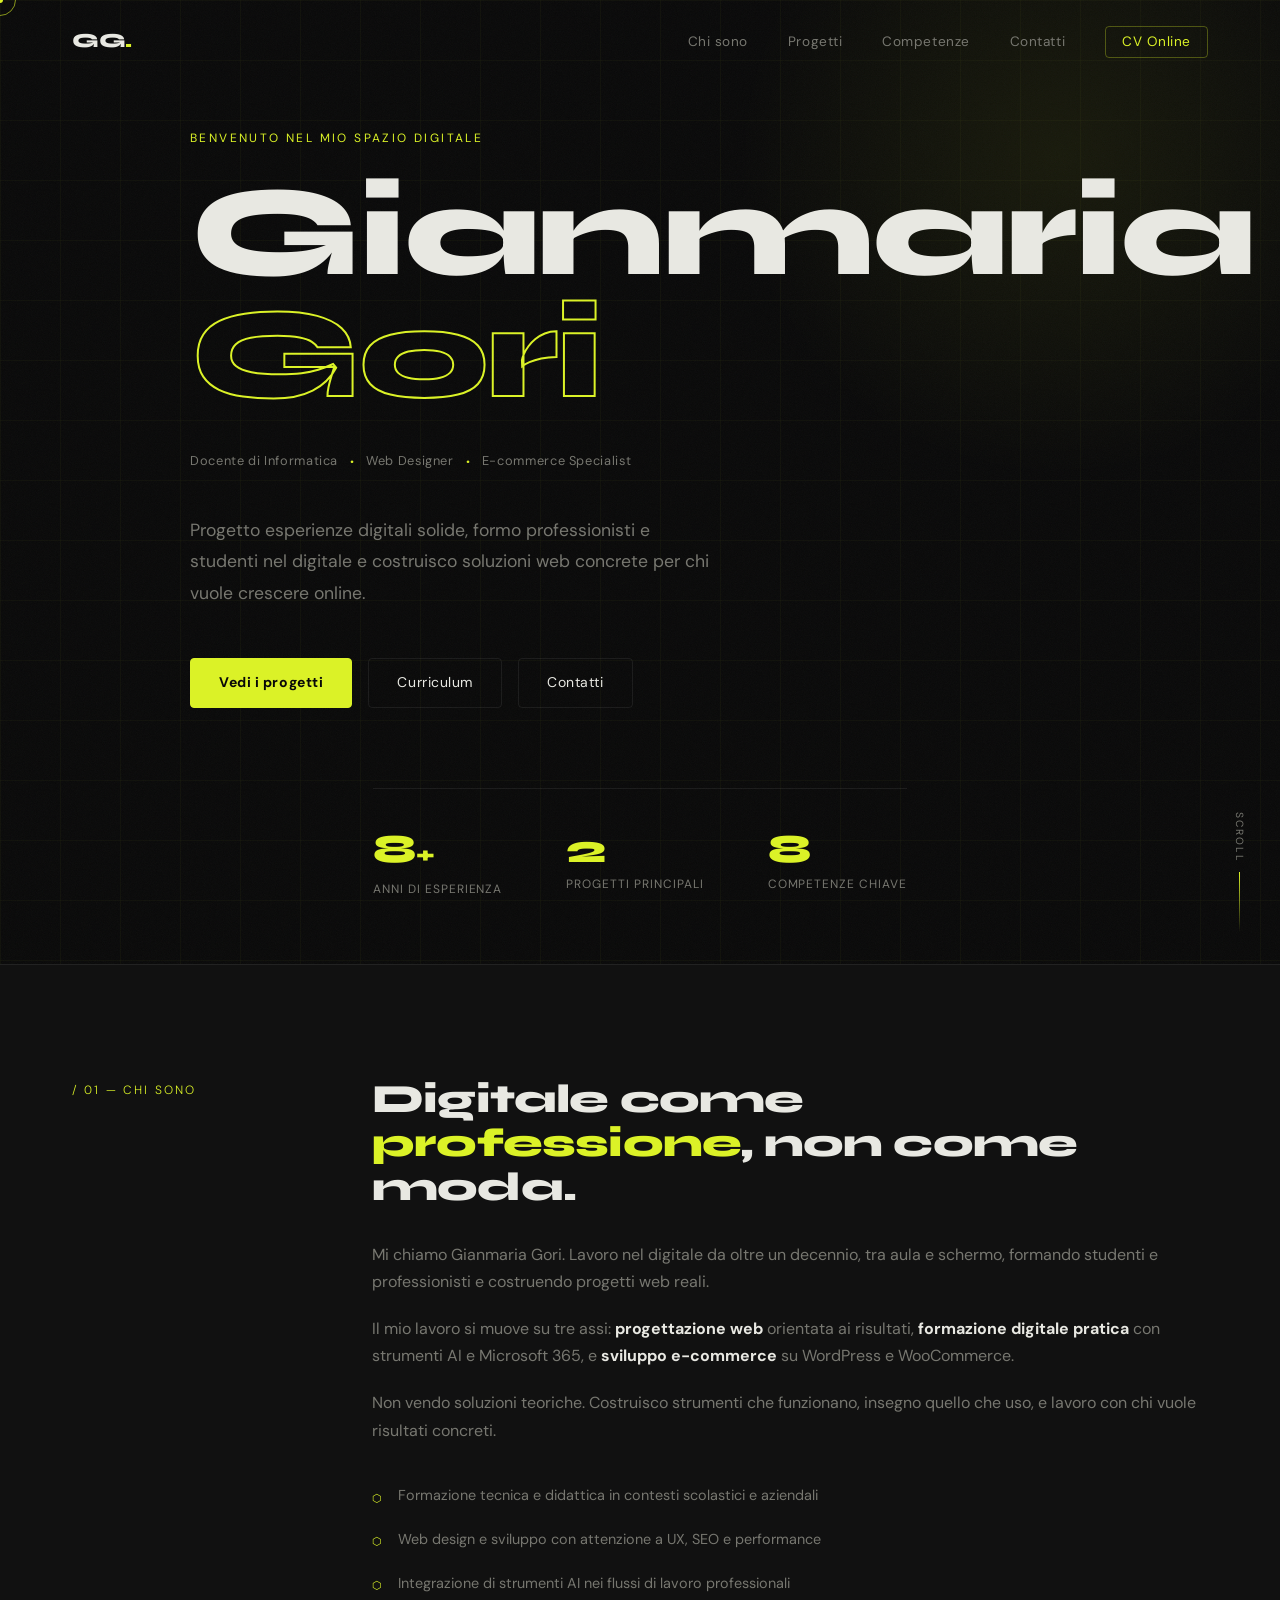
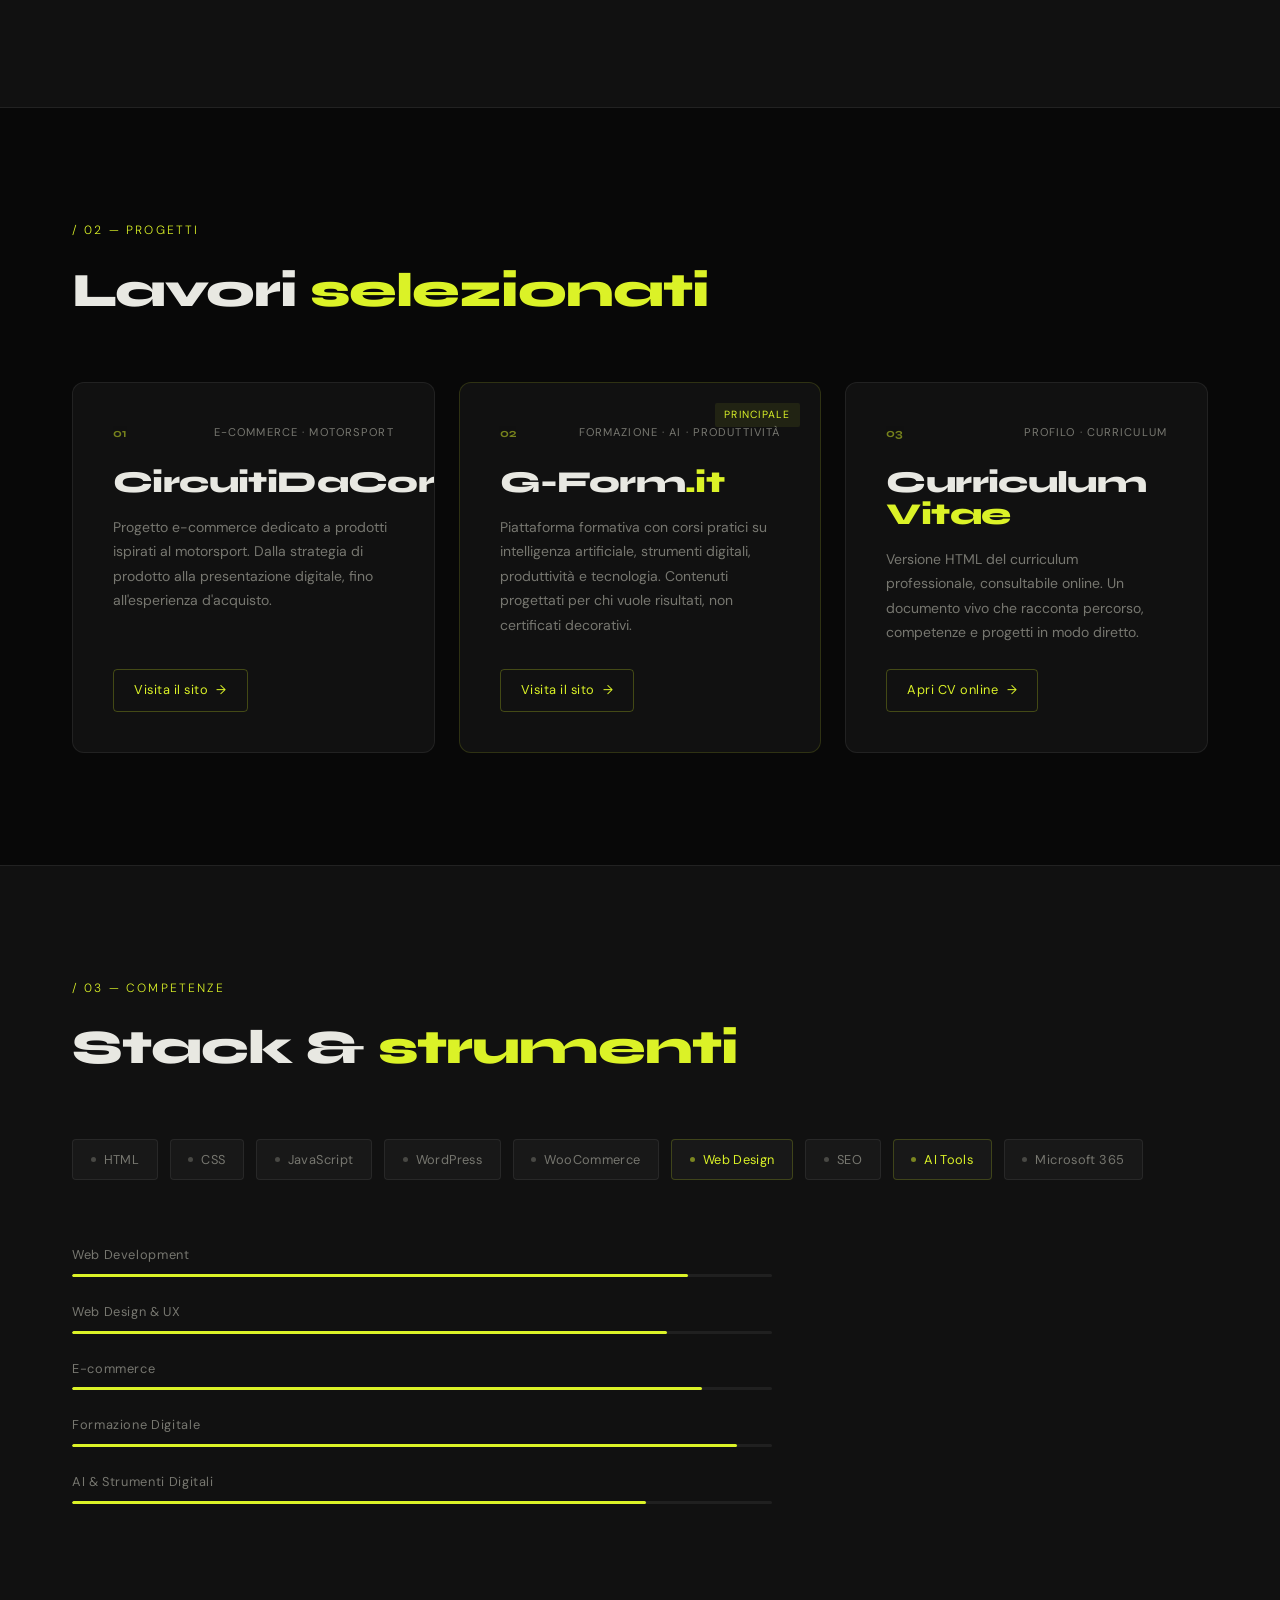
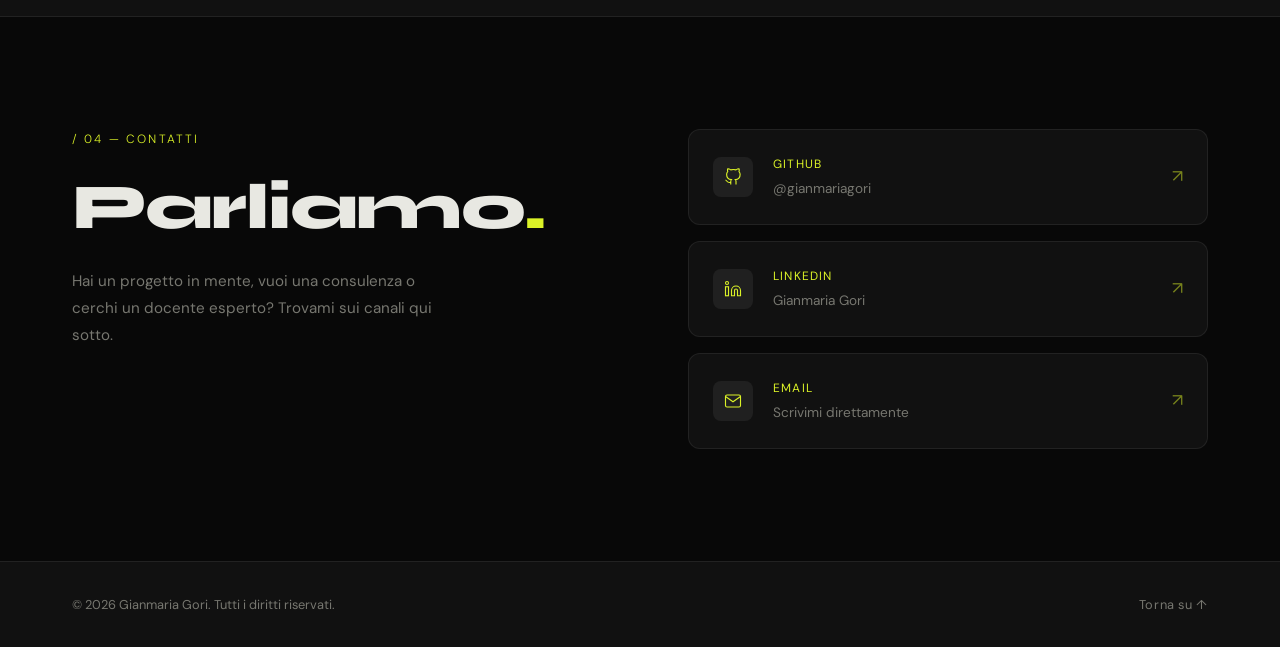
==== index.html @ b1f99f6b "Add files via upload 1 release" ====
<!DOCTYPE html>
<html lang="it">
<head>
  <meta charset="UTF-8" />
  <meta name="viewport" content="width=device-width, initial-scale=1.0" />
  <meta name="description" content="Portfolio di Gianmaria Gori — Docente di Informatica, Web Designer, E-commerce Specialist." />
  <title>Gianmaria Gori — Portfolio</title>
  <link rel="stylesheet" href="style.css" />
  <link rel="preconnect" href="https://fonts.googleapis.com" />
  <link rel="preconnect" href="https://fonts.gstatic.com" crossorigin />
  <link href="https://fonts.googleapis.com/css2?family=Syne:wght@400;700;800&family=DM+Sans:ital,opsz,wght@0,9..40,300;0,9..40,400;1,9..40,300&display=swap" rel="stylesheet" />
</head>
<body>

  <!-- ===== NAVBAR ===== -->
  <nav class="navbar" id="navbar">
    <div class="nav-inner">
      <a href="#hero" class="nav-logo">GG<span class="dot">.</span></a>
      <button class="nav-toggle" id="navToggle" aria-label="Menu">
        <span></span><span></span><span></span>
      </button>
      <ul class="nav-links" id="navLinks">
        <li><a href="#about">Chi sono</a></li>
        <li><a href="#projects">Progetti</a></li>
        <li><a href="#skills">Competenze</a></li>
        <li><a href="#contact">Contatti</a></li>
        <li><a href="https://www.goribackup.it/CV/index.html" class="nav-cv" target="_blank" rel="noopener">CV Online</a></li>
      </ul>
    </div>
  </nav>

  <main>

    <!-- ===== HERO ===== -->
    <section class="hero" id="hero">
      <div class="hero-bg-noise"></div>
      <div class="hero-grid-overlay"></div>

      <div class="hero-content">
        <p class="hero-tag" data-reveal>Benvenuto nel mio spazio digitale</p>

        <h1 class="hero-name" data-reveal>
          Gianmaria<br /><em>Gori</em>
        </h1>

        <div class="hero-roles" data-reveal>
          <span class="role-chip">Docente di Informatica</span>
          <span class="role-sep">·</span>
          <span class="role-chip">Web Designer</span>
          <span class="role-sep">·</span>
          <span class="role-chip">E-commerce Specialist</span>
        </div>

        <p class="hero-intro" data-reveal>
          Progetto esperienze digitali solide, formo professionisti e studenti nel digitale e costruisco
          soluzioni web concrete per chi vuole crescere online.
        </p>

        <div class="hero-actions" data-reveal>
          <a href="#projects" class="btn btn-primary">Vedi i progetti</a>
          <a href="https://www.goribackup.it/CV/index.html" class="btn btn-ghost" target="_blank" rel="noopener">Curriculum</a>
          <a href="#contact" class="btn btn-ghost">Contatti</a>
        </div>
      </div>

      <div class="hero-counter" data-reveal>
        <div class="counter-item">
          <span class="counter-num" data-target="10">0</span><span class="counter-unit">+</span>
          <p>Anni di esperienza</p>
        </div>
        <div class="counter-item">
          <span class="counter-num" data-target="3">0</span>
          <p>Progetti principali</p>
        </div>
        <div class="counter-item">
          <span class="counter-num" data-target="9">0</span>
          <p>Competenze chiave</p>
        </div>
      </div>

      <div class="scroll-hint">
        <span>scroll</span>
        <div class="scroll-line"></div>
      </div>
    </section>

    <!-- ===== CHI SONO ===== -->
    <section class="about section" id="about">
      <div class="container">
        <div class="about-layout">
          <div class="about-label-col">
            <p class="section-label">/ 01 — Chi sono</p>
          </div>
          <div class="about-content-col">
            <h2 class="section-title" data-reveal>
              Digitale come<br /><em>professione</em>, non come moda.
            </h2>
            <div class="about-text" data-reveal>
              <p>
                Mi chiamo Gianmaria Gori. Lavoro nel digitale da oltre un decennio, tra aula e schermo,
                formando studenti e professionisti e costruendo progetti web reali.
              </p>
              <p>
                Il mio lavoro si muove su tre assi: <strong>progettazione web</strong> orientata ai risultati,
                <strong>formazione digitale pratica</strong> con strumenti AI e Microsoft 365,
                e <strong>sviluppo e-commerce</strong> su WordPress e WooCommerce.
              </p>
              <p>
                Non vendo soluzioni teoriche. Costruisco strumenti che funzionano, insegno quello che uso,
                e lavoro con chi vuole risultati concreti.
              </p>
            </div>
            <div class="about-highlights" data-reveal>
              <div class="highlight-item">
                <span class="highlight-icon">⬡</span>
                <p>Formazione tecnica e didattica in contesti scolastici e aziendali</p>
              </div>
              <div class="highlight-item">
                <span class="highlight-icon">⬡</span>
                <p>Web design e sviluppo con attenzione a UX, SEO e performance</p>
              </div>
              <div class="highlight-item">
                <span class="highlight-icon">⬡</span>
                <p>Integrazione di strumenti AI nei flussi di lavoro professionali</p>
              </div>
            </div>
          </div>
        </div>
      </div>
    </section>

    <!-- ===== PROGETTI ===== -->
    <section class="projects section" id="projects">
      <div class="container">
        <div class="section-header" data-reveal>
          <p class="section-label">/ 02 — Progetti</p>
          <h2 class="section-title">Lavori <em>selezionati</em></h2>
        </div>

        <div class="projects-grid">

          <!-- Card 1 -->
          <article class="project-card" data-reveal data-index="01">
            <div class="card-top">
              <span class="card-number">01</span>
              <span class="card-tag">E-commerce · Motorsport</span>
            </div>
            <div class="card-body">
              <h3 class="card-title">CircuitiDaCorsa<span class="card-tld">.it</span></h3>
              <p class="card-desc">
                Progetto e-commerce dedicato a prodotti ispirati al motorsport.
                Dalla strategia di prodotto alla presentazione digitale, fino all'esperienza d'acquisto.
              </p>
            </div>
            <div class="card-footer">
              <a href="https://www.circuitidacorsa.it" class="btn btn-card" target="_blank" rel="noopener">
                Visita il sito <span class="arrow">→</span>
              </a>
            </div>
            <div class="card-accent"></div>
          </article>

          <!-- Card 2 -->
          <article class="project-card project-card--featured" data-reveal data-index="02">
            <div class="card-top">
              <span class="card-number">02</span>
              <span class="card-tag">Formazione · AI · Produttività</span>
            </div>
            <div class="card-body">
              <h3 class="card-title">G-Form<span class="card-tld">.it</span></h3>
              <p class="card-desc">
                Piattaforma formativa con corsi pratici su intelligenza artificiale, strumenti digitali,
                produttività e tecnologia. Contenuti progettati per chi vuole risultati, non certificati decorativi.
              </p>
            </div>
            <div class="card-footer">
              <a href="https://www.g-form.it" class="btn btn-card" target="_blank" rel="noopener">
                Visita il sito <span class="arrow">→</span>
              </a>
            </div>
            <div class="card-accent"></div>
          </article>

          <!-- Card 3 -->
          <article class="project-card" data-reveal data-index="03">
            <div class="card-top">
              <span class="card-number">03</span>
              <span class="card-tag">Profilo · Curriculum</span>
            </div>
            <div class="card-body">
              <h3 class="card-title">Curriculum<br /><span class="card-tld">Vitae</span></h3>
              <p class="card-desc">
                Versione HTML del curriculum professionale, consultabile online.
                Un documento vivo che racconta percorso, competenze e progetti in modo diretto.
              </p>
            </div>
            <div class="card-footer">
              <a href="https://www.goribackup.it/CV/index.html" class="btn btn-card" target="_blank" rel="noopener">
                Apri CV online <span class="arrow">→</span>
              </a>
            </div>
            <div class="card-accent"></div>
          </article>

        </div>
      </div>
    </section>

    <!-- ===== COMPETENZE ===== -->
    <section class="skills section" id="skills">
      <div class="container">
        <div class="section-header" data-reveal>
          <p class="section-label">/ 03 — Competenze</p>
          <h2 class="section-title">Stack &amp; <em>strumenti</em></h2>
        </div>

        <div class="skills-grid" data-reveal>
          <div class="skill-tag">
            <span class="skill-dot"></span>HTML
          </div>
          <div class="skill-tag">
            <span class="skill-dot"></span>CSS
          </div>
          <div class="skill-tag">
            <span class="skill-dot"></span>JavaScript
          </div>
          <div class="skill-tag">
            <span class="skill-dot"></span>WordPress
          </div>
          <div class="skill-tag">
            <span class="skill-dot"></span>WooCommerce
          </div>
          <div class="skill-tag skill-tag--accent">
            <span class="skill-dot"></span>Web Design
          </div>
          <div class="skill-tag">
            <span class="skill-dot"></span>SEO
          </div>
          <div class="skill-tag skill-tag--accent">
            <span class="skill-dot"></span>AI Tools
          </div>
          <div class="skill-tag">
            <span class="skill-dot"></span>Microsoft 365
          </div>
        </div>

        <div class="skills-bands" data-reveal>
          <div class="band">
            <span class="band-label">Web Development</span>
            <div class="band-bar"><div class="band-fill" style="--w: 88%"></div></div>
          </div>
          <div class="band">
            <span class="band-label">Web Design & UX</span>
            <div class="band-bar"><div class="band-fill" style="--w: 85%"></div></div>
          </div>
          <div class="band">
            <span class="band-label">E-commerce</span>
            <div class="band-bar"><div class="band-fill" style="--w: 90%"></div></div>
          </div>
          <div class="band">
            <span class="band-label">Formazione Digitale</span>
            <div class="band-bar"><div class="band-fill" style="--w: 95%"></div></div>
          </div>
          <div class="band">
            <span class="band-label">AI & Strumenti Digitali</span>
            <div class="band-bar"><div class="band-fill" style="--w: 82%"></div></div>
          </div>
        </div>
      </div>
    </section>

    <!-- ===== CONTATTI ===== -->
    <section class="contact section" id="contact">
      <div class="container">
        <div class="contact-inner">
          <div class="contact-text" data-reveal>
            <p class="section-label">/ 04 — Contatti</p>
            <h2 class="section-title">Parliamo<em>.</em></h2>
            <p class="contact-sub">
              Hai un progetto in mente, vuoi una consulenza o cerchi un docente esperto?
              Trovami sui canali qui sotto.
            </p>
          </div>

          <div class="contact-links" data-reveal>
            <a href="https://github.com/" class="contact-card" target="_blank" rel="noopener" aria-label="GitHub">
              <div class="contact-icon">
                <svg viewBox="0 0 24 24" fill="none" stroke="currentColor" stroke-width="1.5"><path d="M9 19c-5 1.5-5-2.5-7-3m14 6v-3.87a3.37 3.37 0 0 0-.94-2.61c3.14-.35 6.44-1.54 6.44-7A5.44 5.44 0 0 0 20 4.77 5.07 5.07 0 0 0 19.91 1S18.73.65 16 2.48a13.38 13.38 0 0 0-7 0C6.27.65 5.09 1 5.09 1A5.07 5.07 0 0 0 5 4.77a5.44 5.44 0 0 0-1.5 3.78c0 5.42 3.3 6.61 6.44 7A3.37 3.37 0 0 0 9 18.13V22"/></svg>
              </div>
              <div class="contact-info">
                <p class="contact-platform">GitHub</p>
                <p class="contact-handle">@gianmariagori</p>
              </div>
              <span class="contact-arrow">↗</span>
            </a>

            <a href="https://linkedin.com/in/" class="contact-card" target="_blank" rel="noopener" aria-label="LinkedIn">
              <div class="contact-icon">
                <svg viewBox="0 0 24 24" fill="none" stroke="currentColor" stroke-width="1.5"><path d="M16 8a6 6 0 0 1 6 6v7h-4v-7a2 2 0 0 0-2-2 2 2 0 0 0-2 2v7h-4v-7a6 6 0 0 1 6-6z"/><rect x="2" y="9" width="4" height="12"/><circle cx="4" cy="4" r="2"/></svg>
              </div>
              <div class="contact-info">
                <p class="contact-platform">LinkedIn</p>
                <p class="contact-handle">Gianmaria Gori</p>
              </div>
              <span class="contact-arrow">↗</span>
            </a>

            <a href="mailto:info@esempio.it" class="contact-card" target="_blank" rel="noopener" aria-label="Email">
              <div class="contact-icon">
                <svg viewBox="0 0 24 24" fill="none" stroke="currentColor" stroke-width="1.5"><path d="M4 4h16c1.1 0 2 .9 2 2v12c0 1.1-.9 2-2 2H4c-1.1 0-2-.9-2-2V6c0-1.1.9-2 2-2z"/><polyline points="22,6 12,13 2,6"/></svg>
              </div>
              <div class="contact-info">
                <p class="contact-platform">Email</p>
                <p class="contact-handle">Scrivimi direttamente</p>
              </div>
              <span class="contact-arrow">↗</span>
            </a>
          </div>
        </div>
      </div>
    </section>

  </main>

  <!-- ===== FOOTER ===== -->
  <footer class="footer">
    <div class="container">
      <div class="footer-inner">
        <p class="footer-copy">© <span id="year"></span> Gianmaria Gori. Tutti i diritti riservati.</p>
        <a href="#hero" class="footer-top">Torna su ↑</a>
      </div>
    </div>
  </footer>

  <script src="script.js"></script>
</body>
</html>
---- style.css ----
/* ===========================================
   GIANMARIA GORI — PORTFOLIO
   style.css
   =========================================== */

/* ---- RESET & BASE ---- */
*, *::before, *::after { box-sizing: border-box; margin: 0; padding: 0; }

:root {
  --lime:      #DBF227;
  --lime-dim:  #b8cc1e;
  --black:     #080808;
  --surface:   #111111;
  --surface-2: #181818;
  --surface-3: #202020;
  --border:    rgba(255,255,255,.07);
  --text:      #e8e8e2;
  --muted:     #777770;
  --font-head: 'Syne', sans-serif;
  --font-body: 'DM Sans', sans-serif;
  --radius:    12px;
  --transition: .3s cubic-bezier(.4,0,.2,1);
}

html { scroll-behavior: smooth; }

body {
  background: var(--black);
  color: var(--text);
  font-family: var(--font-body);
  font-size: 16px;
  line-height: 1.7;
  overflow-x: hidden;
  cursor: none; /* custom cursor enabled via JS */
}

/* ---- CUSTOM CURSOR ---- */
.cursor-dot {
  width: 6px; height: 6px;
  background: var(--lime);
  border-radius: 50%;
  position: fixed;
  top: 0; left: 0;
  pointer-events: none;
  z-index: 9999;
  transform: translate(-50%, -50%);
  transition: transform .1s;
}
.cursor-ring {
  width: 32px; height: 32px;
  border: 1px solid var(--lime);
  border-radius: 50%;
  position: fixed;
  top: 0; left: 0;
  pointer-events: none;
  z-index: 9998;
  transform: translate(-50%, -50%);
  transition: transform .18s ease, width .25s, height .25s, border-color .25s;
  opacity: .6;
}
.cursor-ring.hovered {
  width: 48px; height: 48px;
  opacity: 1;
  border-color: var(--lime);
}

a, button { cursor: none; }

/* ---- TYPOGRAPHY ---- */
h1,h2,h3,h4 {
  font-family: var(--font-head);
  line-height: 1.1;
  letter-spacing: -.02em;
}
em { font-style: normal; color: var(--lime); }
strong { font-weight: 700; color: var(--text); }

/* ---- LAYOUT ---- */
.container {
  max-width: 1200px;
  margin: 0 auto;
  padding: 0 2rem;
}
.section {
  padding: 7rem 0;
}
.section-label {
  font-family: var(--font-body);
  font-size: .75rem;
  font-weight: 300;
  letter-spacing: .18em;
  text-transform: uppercase;
  color: var(--lime);
  margin-bottom: 1.5rem;
}
.section-header { margin-bottom: 4rem; }
.section-title {
  font-size: clamp(2rem, 4vw, 3rem);
  font-weight: 800;
  color: var(--text);
}

/* ---- BUTTONS ---- */
.btn {
  display: inline-flex;
  align-items: center;
  gap: .5rem;
  padding: .75rem 1.75rem;
  border-radius: 4px;
  font-family: var(--font-body);
  font-size: .875rem;
  font-weight: 400;
  letter-spacing: .04em;
  text-decoration: none;
  transition: var(--transition);
  border: 1px solid transparent;
}
.btn-primary {
  background: var(--lime);
  color: var(--black);
  font-weight: 700;
  border-color: var(--lime);
}
.btn-primary:hover {
  background: transparent;
  color: var(--lime);
}
.btn-ghost {
  background: transparent;
  color: var(--text);
  border-color: var(--border);
}
.btn-ghost:hover {
  border-color: var(--lime);
  color: var(--lime);
}
.btn-card {
  background: transparent;
  color: var(--lime);
  border-color: rgba(219,242,39,.25);
  font-size: .8rem;
  padding: .6rem 1.25rem;
}
.btn-card:hover {
  background: var(--lime);
  color: var(--black);
  border-color: var(--lime);
}
.btn-card .arrow {
  transition: transform var(--transition);
}
.btn-card:hover .arrow { transform: translateX(4px); }

/* ---- NAVBAR ---- */
.navbar {
  position: fixed;
  top: 0; left: 0; right: 0;
  z-index: 100;
  padding: 1.5rem 0;
  transition: background var(--transition), padding var(--transition);
}
.navbar.scrolled {
  background: rgba(8,8,8,.92);
  backdrop-filter: blur(12px);
  -webkit-backdrop-filter: blur(12px);
  padding: 1rem 0;
  border-bottom: 1px solid var(--border);
}
.nav-inner {
  max-width: 1200px;
  margin: 0 auto;
  padding: 0 2rem;
  display: flex;
  align-items: center;
  justify-content: space-between;
}
.nav-logo {
  font-family: var(--font-head);
  font-weight: 800;
  font-size: 1.25rem;
  color: var(--text);
  text-decoration: none;
  letter-spacing: -.02em;
}
.nav-logo .dot { color: var(--lime); }
.nav-links {
  display: flex;
  align-items: center;
  gap: 2.5rem;
  list-style: none;
}
.nav-links a {
  font-size: .85rem;
  color: var(--muted);
  text-decoration: none;
  letter-spacing: .04em;
  transition: color var(--transition);
}
.nav-links a:hover { color: var(--text); }
.nav-cv {
  padding: .4rem 1rem;
  border: 1px solid var(--border);
  border-radius: 4px;
  color: var(--lime) !important;
  border-color: rgba(219,242,39,.3) !important;
  transition: background var(--transition), color var(--transition) !important;
}
.nav-cv:hover {
  background: var(--lime) !important;
  color: var(--black) !important;
}
.nav-toggle {
  display: none;
  flex-direction: column;
  gap: 5px;
  background: none;
  border: none;
  padding: .25rem;
}
.nav-toggle span {
  display: block;
  width: 24px; height: 1.5px;
  background: var(--text);
  transition: var(--transition);
}

/* ---- HERO ---- */
.hero {
  min-height: 100svh;
  display: flex;
  flex-direction: column;
  justify-content: center;
  position: relative;
  padding: 8rem 2rem 4rem;
  overflow: hidden;
}
/* grain texture */
.hero-bg-noise {
  position: absolute;
  inset: 0;
  background-image: url("data:image/svg+xml,%3Csvg viewBox='0 0 256 256' xmlns='http://www.w3.org/2000/svg'%3E%3Cfilter id='noise'%3E%3CfeTurbulence type='fractalNoise' baseFrequency='0.9' numOctaves='4' stitchTiles='stitch'/%3E%3C/filter%3E%3Crect width='100%25' height='100%25' filter='url(%23noise)' opacity='0.04'/%3E%3C/svg%3E");
  background-size: 200px 200px;
  pointer-events: none;
  z-index: 0;
}
/* subtle grid */
.hero-grid-overlay {
  position: absolute;
  inset: 0;
  background-image:
    linear-gradient(rgba(219,242,39,.03) 1px, transparent 1px),
    linear-gradient(90deg, rgba(219,242,39,.03) 1px, transparent 1px);
  background-size: 60px 60px;
  pointer-events: none;
  z-index: 0;
}
/* lime radial glow */
.hero::before {
  content: '';
  position: absolute;
  top: -20%;
  right: -10%;
  width: 700px; height: 700px;
  background: radial-gradient(circle, rgba(219,242,39,.07) 0%, transparent 65%);
  pointer-events: none;
  z-index: 0;
}

.hero-content {
  position: relative;
  z-index: 1;
  max-width: 900px;
  margin: 0 auto;
  width: 100%;
}
.hero-tag {
  font-size: .75rem;
  letter-spacing: .2em;
  text-transform: uppercase;
  color: var(--lime);
  margin-bottom: 1.5rem;
  opacity: 0;
  transform: translateY(20px);
  transition: opacity .6s ease, transform .6s ease;
}
.hero-name {
  font-size: clamp(3.5rem, 10vw, 8rem);
  font-weight: 800;
  line-height: .95;
  color: var(--text);
  margin-bottom: 2rem;
  opacity: 0;
  transform: translateY(30px);
  transition: opacity .7s .1s ease, transform .7s .1s ease;
}
.hero-name em {
  display: block;
  -webkit-text-fill-color: transparent;
  -webkit-text-stroke: 2px var(--lime);
  color: transparent;
}
.hero-roles {
  display: flex;
  flex-wrap: wrap;
  align-items: center;
  gap: .75rem;
  margin-bottom: 2.5rem;
  opacity: 0;
  transform: translateY(20px);
  transition: opacity .6s .2s ease, transform .6s .2s ease;
}
.role-chip {
  font-size: .8rem;
  color: var(--muted);
  letter-spacing: .05em;
}
.role-sep {
  color: var(--lime);
  font-weight: 700;
}
.hero-intro {
  font-size: 1.1rem;
  color: var(--muted);
  max-width: 520px;
  line-height: 1.8;
  margin-bottom: 3rem;
  opacity: 0;
  transform: translateY(20px);
  transition: opacity .6s .3s ease, transform .6s .3s ease;
}
.hero-actions {
  display: flex;
  flex-wrap: wrap;
  gap: 1rem;
  opacity: 0;
  transform: translateY(20px);
  transition: opacity .6s .4s ease, transform .6s .4s ease;
}

/* counters */
.hero-counter {
  position: relative;
  z-index: 1;
  display: flex;
  gap: 4rem;
  max-width: 900px;
  margin: 5rem auto 0;
  padding-top: 2.5rem;
  border-top: 1px solid var(--border);
  opacity: 0;
  transform: translateY(20px);
  transition: opacity .6s .55s ease, transform .6s .55s ease;
}
.counter-item p {
  font-size: .75rem;
  color: var(--muted);
  letter-spacing: .08em;
  text-transform: uppercase;
  margin-top: .25rem;
}
.counter-num {
  font-family: var(--font-head);
  font-size: 2.5rem;
  font-weight: 800;
  color: var(--lime);
  line-height: 1;
}
.counter-unit {
  font-family: var(--font-head);
  font-size: 1.5rem;
  font-weight: 800;
  color: var(--lime);
}

/* reveal animation trigger */
[data-reveal].revealed {
  opacity: 1 !important;
  transform: none !important;
}

/* scroll hint */
.scroll-hint {
  position: absolute;
  bottom: 2rem;
  right: 2rem;
  display: flex;
  flex-direction: column;
  align-items: center;
  gap: .5rem;
  z-index: 1;
}
.scroll-hint span {
  font-size: .65rem;
  letter-spacing: .2em;
  text-transform: uppercase;
  color: var(--muted);
  writing-mode: vertical-rl;
}
.scroll-line {
  width: 1px;
  height: 60px;
  background: linear-gradient(var(--lime), transparent);
  animation: scrollLine 2s ease-in-out infinite;
}
@keyframes scrollLine {
  0%   { transform: scaleY(0); transform-origin: top; }
  50%  { transform: scaleY(1); transform-origin: top; }
  51%  { transform: scaleY(1); transform-origin: bottom; }
  100% { transform: scaleY(0); transform-origin: bottom; }
}

/* ---- ABOUT ---- */
.about {
  background: var(--surface);
  border-top: 1px solid var(--border);
  border-bottom: 1px solid var(--border);
}
.about-layout {
  display: grid;
  grid-template-columns: 220px 1fr;
  gap: 5rem;
  align-items: start;
}
.about-label-col {
  padding-top: .2rem;
}
.about-content-col .section-title {
  font-size: clamp(1.8rem, 3.5vw, 2.5rem);
  margin-bottom: 2rem;
  opacity: 0;
  transform: translateY(30px);
  transition: opacity .6s ease, transform .6s ease;
}
.about-text {
  opacity: 0;
  transform: translateY(20px);
  transition: opacity .6s .1s ease, transform .6s .1s ease;
}
.about-text p {
  color: var(--muted);
  margin-bottom: 1.25rem;
  font-size: 1rem;
}
.about-text p strong { color: var(--text); }
.about-highlights {
  margin-top: 2.5rem;
  display: flex;
  flex-direction: column;
  gap: 1.25rem;
  opacity: 0;
  transform: translateY(20px);
  transition: opacity .6s .2s ease, transform .6s .2s ease;
}
.highlight-item {
  display: flex;
  align-items: flex-start;
  gap: 1rem;
}
.highlight-icon {
  color: var(--lime);
  font-size: .7rem;
  margin-top: .3rem;
  flex-shrink: 0;
}
.highlight-item p {
  color: var(--muted);
  font-size: .9rem;
  line-height: 1.6;
}

/* ---- PROJECTS ---- */
.projects { background: var(--black); }
.projects-grid {
  display: grid;
  grid-template-columns: repeat(3, 1fr);
  gap: 1.5rem;
}
.project-card {
  background: var(--surface);
  border: 1px solid var(--border);
  border-radius: var(--radius);
  padding: 2.5rem;
  display: flex;
  flex-direction: column;
  gap: 1.5rem;
  position: relative;
  overflow: hidden;
  transition: border-color var(--transition), transform var(--transition);
  opacity: 0;
  transform: translateY(40px);
}
.project-card.revealed {
  opacity: 1 !important;
  transform: none !important;
}
.project-card:nth-child(1) { transition-delay: 0s; }
.project-card:nth-child(2) { transition-delay: .1s; }
.project-card:nth-child(3) { transition-delay: .2s; }

.project-card:hover {
  border-color: rgba(219,242,39,.3);
  transform: translateY(-4px) !important;
}
.project-card--featured {
  border-color: rgba(219,242,39,.15);
}
.project-card--featured::before {
  content: 'Principale';
  position: absolute;
  top: 1.25rem;
  right: 1.25rem;
  font-size: .65rem;
  letter-spacing: .12em;
  text-transform: uppercase;
  color: var(--lime);
  background: rgba(219,242,39,.08);
  padding: .2rem .6rem;
  border-radius: 2px;
}
.card-top {
  display: flex;
  align-items: center;
  justify-content: space-between;
  gap: 1rem;
}
.card-number {
  font-family: var(--font-head);
  font-size: .75rem;
  font-weight: 700;
  color: var(--lime);
  opacity: .5;
}
.card-tag {
  font-size: .7rem;
  letter-spacing: .1em;
  text-transform: uppercase;
  color: var(--muted);
}
.card-body { flex: 1; }
.card-title {
  font-size: clamp(1.4rem, 2.5vw, 1.9rem);
  font-weight: 800;
  color: var(--text);
  margin-bottom: 1rem;
  line-height: 1.05;
}
.card-tld {
  color: var(--lime);
  font-weight: 800;
}
.card-desc {
  font-size: .875rem;
  color: var(--muted);
  line-height: 1.75;
}
.card-footer { margin-top: auto; }
/* lime glow on hover */
.card-accent {
  position: absolute;
  bottom: -60px; right: -60px;
  width: 180px; height: 180px;
  background: radial-gradient(circle, rgba(219,242,39,.06) 0%, transparent 70%);
  transition: opacity var(--transition);
  opacity: 0;
  pointer-events: none;
}
.project-card:hover .card-accent { opacity: 1; }

/* ---- SKILLS ---- */
.skills {
  background: var(--surface);
  border-top: 1px solid var(--border);
  border-bottom: 1px solid var(--border);
}
.skills-grid {
  display: flex;
  flex-wrap: wrap;
  gap: .75rem;
  margin-bottom: 4rem;
  opacity: 0;
  transform: translateY(20px);
  transition: opacity .6s ease, transform .6s ease;
}
.skill-tag {
  display: flex;
  align-items: center;
  gap: .5rem;
  padding: .55rem 1.1rem;
  border: 1px solid var(--border);
  border-radius: 4px;
  font-size: .8rem;
  color: var(--muted);
  background: var(--surface-2);
  letter-spacing: .03em;
  transition: border-color var(--transition), color var(--transition), background var(--transition);
}
.skill-tag:hover {
  border-color: rgba(219,242,39,.3);
  color: var(--text);
  background: var(--surface-3);
}
.skill-tag--accent {
  border-color: rgba(219,242,39,.2);
  color: var(--lime);
}
.skill-tag--accent:hover {
  background: rgba(219,242,39,.08);
}
.skill-dot {
  width: 5px; height: 5px;
  background: currentColor;
  border-radius: 50%;
  opacity: .5;
}

.skills-bands {
  display: flex;
  flex-direction: column;
  gap: 1.5rem;
  max-width: 700px;
  opacity: 0;
  transform: translateY(20px);
  transition: opacity .6s .1s ease, transform .6s .1s ease;
}
.band {}
.band-label {
  display: block;
  font-size: .8rem;
  color: var(--muted);
  letter-spacing: .05em;
  margin-bottom: .5rem;
}
.band-bar {
  height: 3px;
  background: var(--surface-3);
  border-radius: 2px;
  overflow: hidden;
}
.band-fill {
  height: 100%;
  width: 0%;
  background: var(--lime);
  border-radius: 2px;
  transition: width 1.2s cubic-bezier(.4,0,.2,1);
}
.band-fill.animated { width: var(--w); }

/* ---- CONTACT ---- */
.contact { background: var(--black); }
.contact-inner {
  display: grid;
  grid-template-columns: 1fr 1fr;
  gap: 6rem;
  align-items: start;
}
.contact-text .section-title {
  font-size: clamp(2.5rem, 6vw, 4rem);
  margin-bottom: 1.5rem;
}
.contact-sub {
  color: var(--muted);
  font-size: .95rem;
  line-height: 1.8;
  max-width: 380px;
}
.contact-links {
  display: flex;
  flex-direction: column;
  gap: 1rem;
  opacity: 0;
  transform: translateY(30px);
  transition: opacity .6s .1s ease, transform .6s .1s ease;
}
.contact-card {
  display: flex;
  align-items: center;
  gap: 1.25rem;
  padding: 1.5rem;
  background: var(--surface);
  border: 1px solid var(--border);
  border-radius: var(--radius);
  text-decoration: none;
  transition: border-color var(--transition), transform var(--transition);
}
.contact-card:hover {
  border-color: rgba(219,242,39,.3);
  transform: translateX(4px);
}
.contact-icon {
  width: 40px; height: 40px;
  display: flex;
  align-items: center;
  justify-content: center;
  background: var(--surface-3);
  border-radius: 8px;
  flex-shrink: 0;
}
.contact-icon svg {
  width: 18px; height: 18px;
  color: var(--lime);
}
.contact-platform {
  font-size: .75rem;
  letter-spacing: .1em;
  text-transform: uppercase;
  color: var(--lime);
  margin-bottom: .15rem;
}
.contact-handle {
  font-size: .85rem;
  color: var(--muted);
}
.contact-arrow {
  margin-left: auto;
  color: var(--lime);
  font-size: 1.1rem;
  opacity: .5;
  transition: opacity var(--transition), transform var(--transition);
}
.contact-card:hover .contact-arrow {
  opacity: 1;
  transform: translate(2px, -2px);
}

/* ---- FOOTER ---- */
.footer {
  background: var(--surface);
  border-top: 1px solid var(--border);
  padding: 2rem 0;
}
.footer-inner {
  display: flex;
  align-items: center;
  justify-content: space-between;
}
.footer-copy {
  font-size: .8rem;
  color: var(--muted);
}
.footer-top {
  font-size: .8rem;
  color: var(--muted);
  text-decoration: none;
  letter-spacing: .05em;
  transition: color var(--transition);
}
.footer-top:hover { color: var(--lime); }

/* ---- RESPONSIVE ---- */
@media (max-width: 1024px) {
  .projects-grid { grid-template-columns: 1fr 1fr; }
  .about-layout { grid-template-columns: 1fr; gap: 2rem; }
  .contact-inner { grid-template-columns: 1fr; gap: 3rem; }
}
@media (max-width: 768px) {
  .nav-links {
    display: none;
    position: fixed;
    inset: 0;
    background: rgba(8,8,8,.98);
    flex-direction: column;
    align-items: center;
    justify-content: center;
    gap: 2rem;
    z-index: 99;
  }
  .nav-links.open { display: flex; }
  .nav-links a { font-size: 1.25rem; }
  .nav-toggle { display: flex; z-index: 101; }

  .projects-grid { grid-template-columns: 1fr; }

  .hero-counter {
    gap: 2rem;
    flex-wrap: wrap;
  }

  .hero-name { font-size: clamp(3rem, 14vw, 5rem); }

  body { cursor: auto; }
  .cursor-dot, .cursor-ring { display: none; }
  a, button { cursor: pointer; }
}
@media (max-width: 480px) {
  .hero { padding: 7rem 1.25rem 3rem; }
  .container { padding: 0 1.25rem; }
  .section { padding: 5rem 0; }
  .hero-actions { flex-direction: column; }
  .hero-actions .btn { text-align: center; justify-content: center; }
}
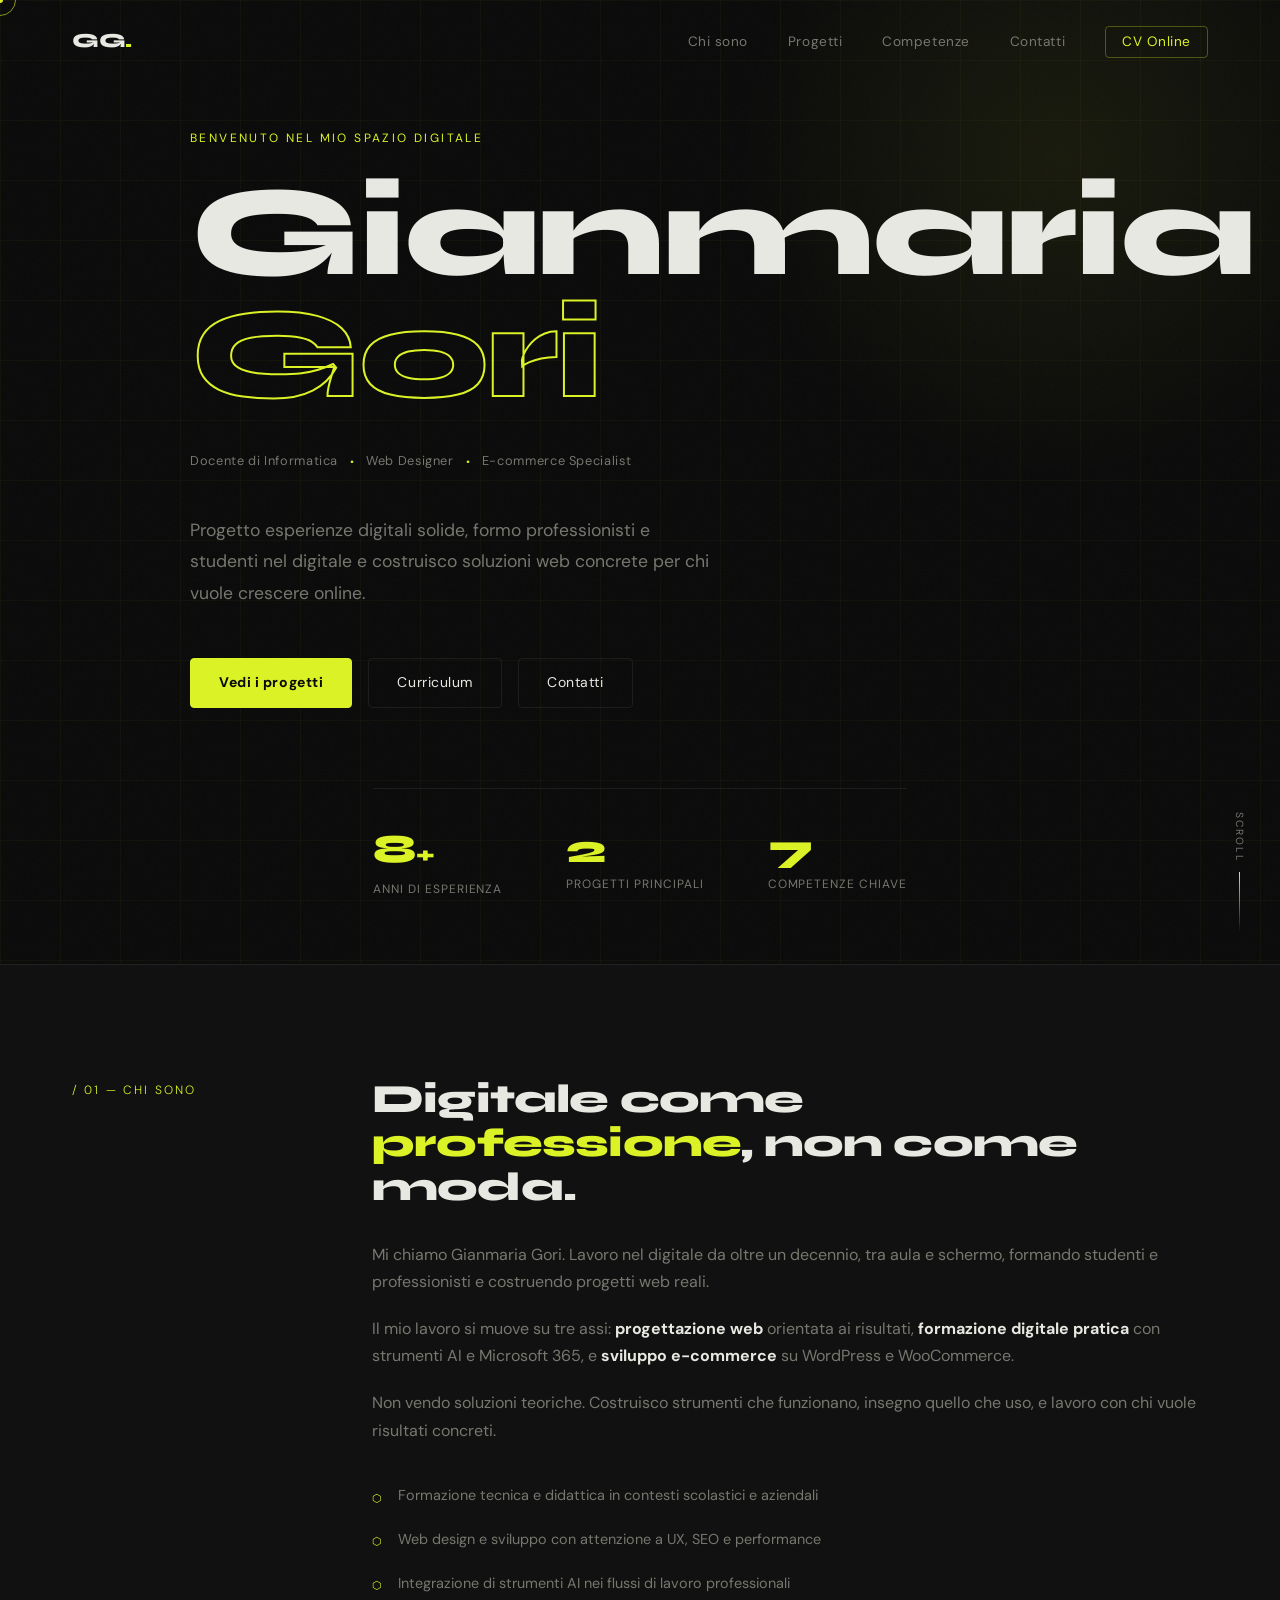
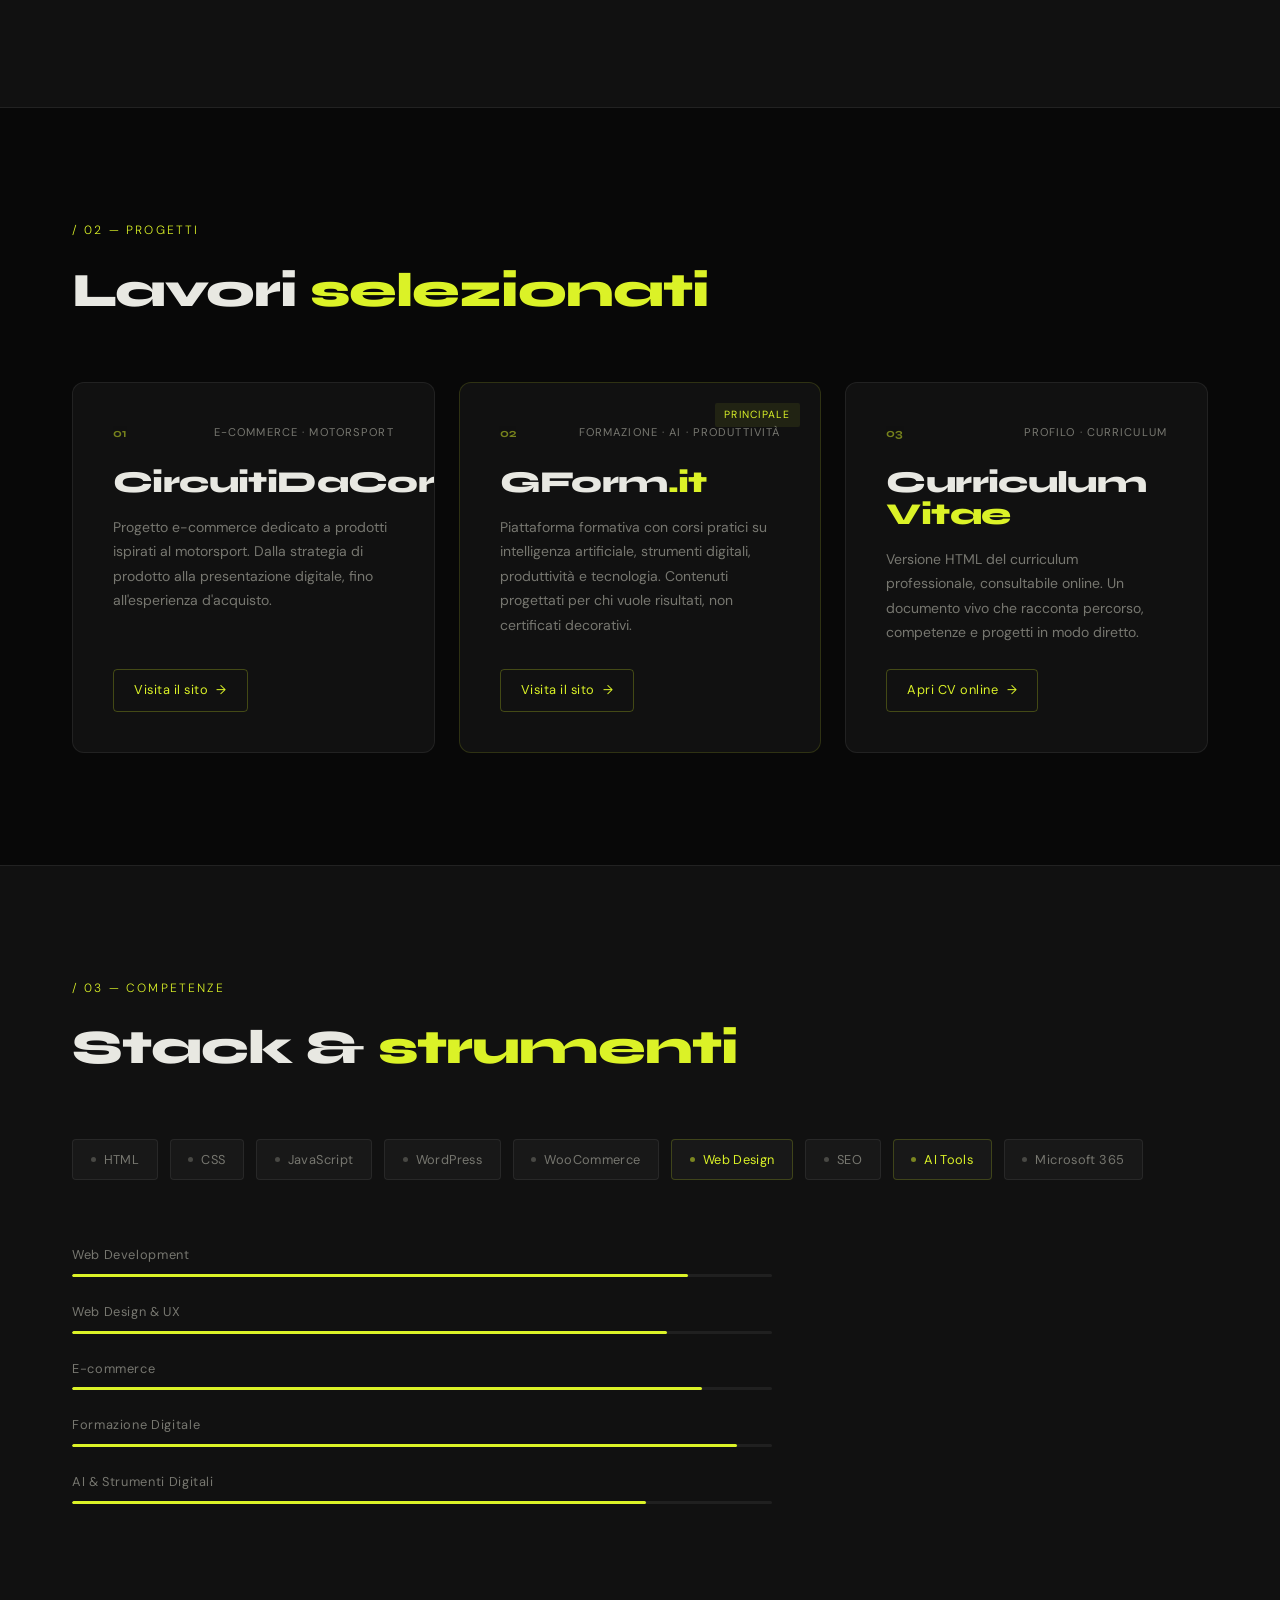
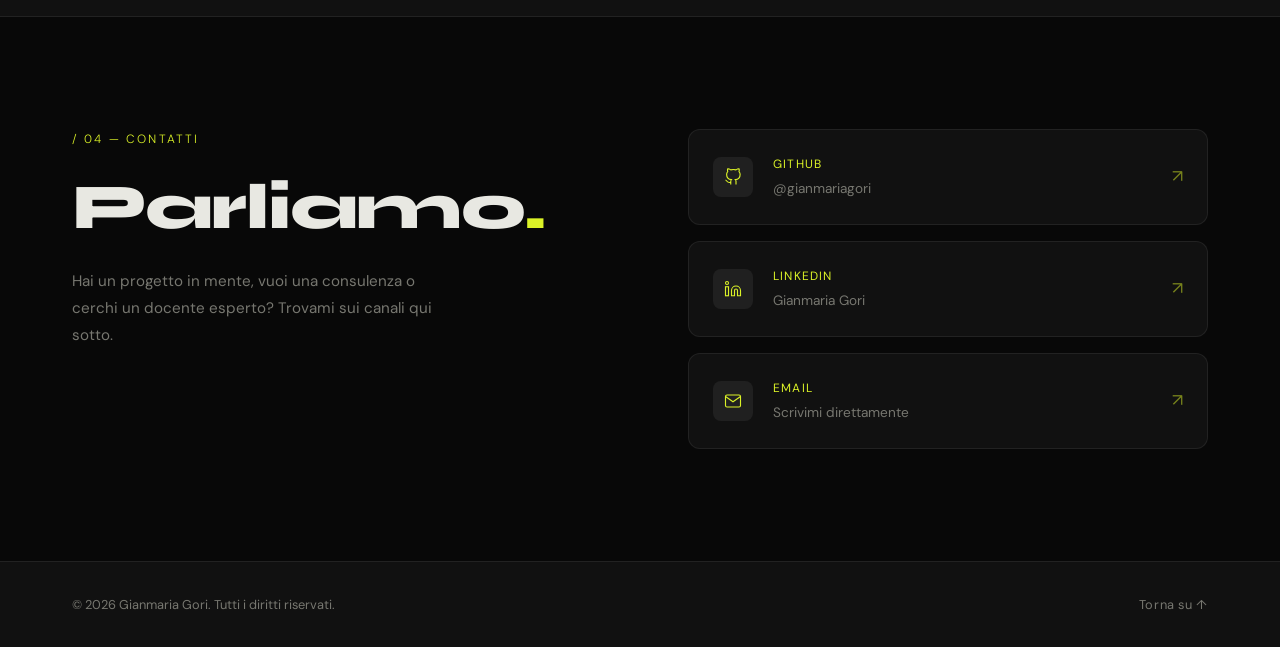
==== commit 541c858a: "Add files via upload" ====
--- a/index.html
+++ b/index.html
@@ -167,14 +167,14 @@
               <span class="card-tag">Formazione · AI · Produttività</span>
             </div>
             <div class="card-body">
-              <h3 class="card-title">G-Form<span class="card-tld">.it</span></h3>
+              <h3 class="card-title">GForm<span class="card-tld">.it</span></h3>
               <p class="card-desc">
                 Piattaforma formativa con corsi pratici su intelligenza artificiale, strumenti digitali,
                 produttività e tecnologia. Contenuti progettati per chi vuole risultati, non certificati decorativi.
               </p>
             </div>
             <div class="card-footer">
-              <a href="https://www.g-form.it" class="btn btn-card" target="_blank" rel="noopener">
+              <a href="https://gform.it/" class="btn btn-card" target="_blank" rel="noopener">
                 Visita il sito <span class="arrow">→</span>
               </a>
             </div>
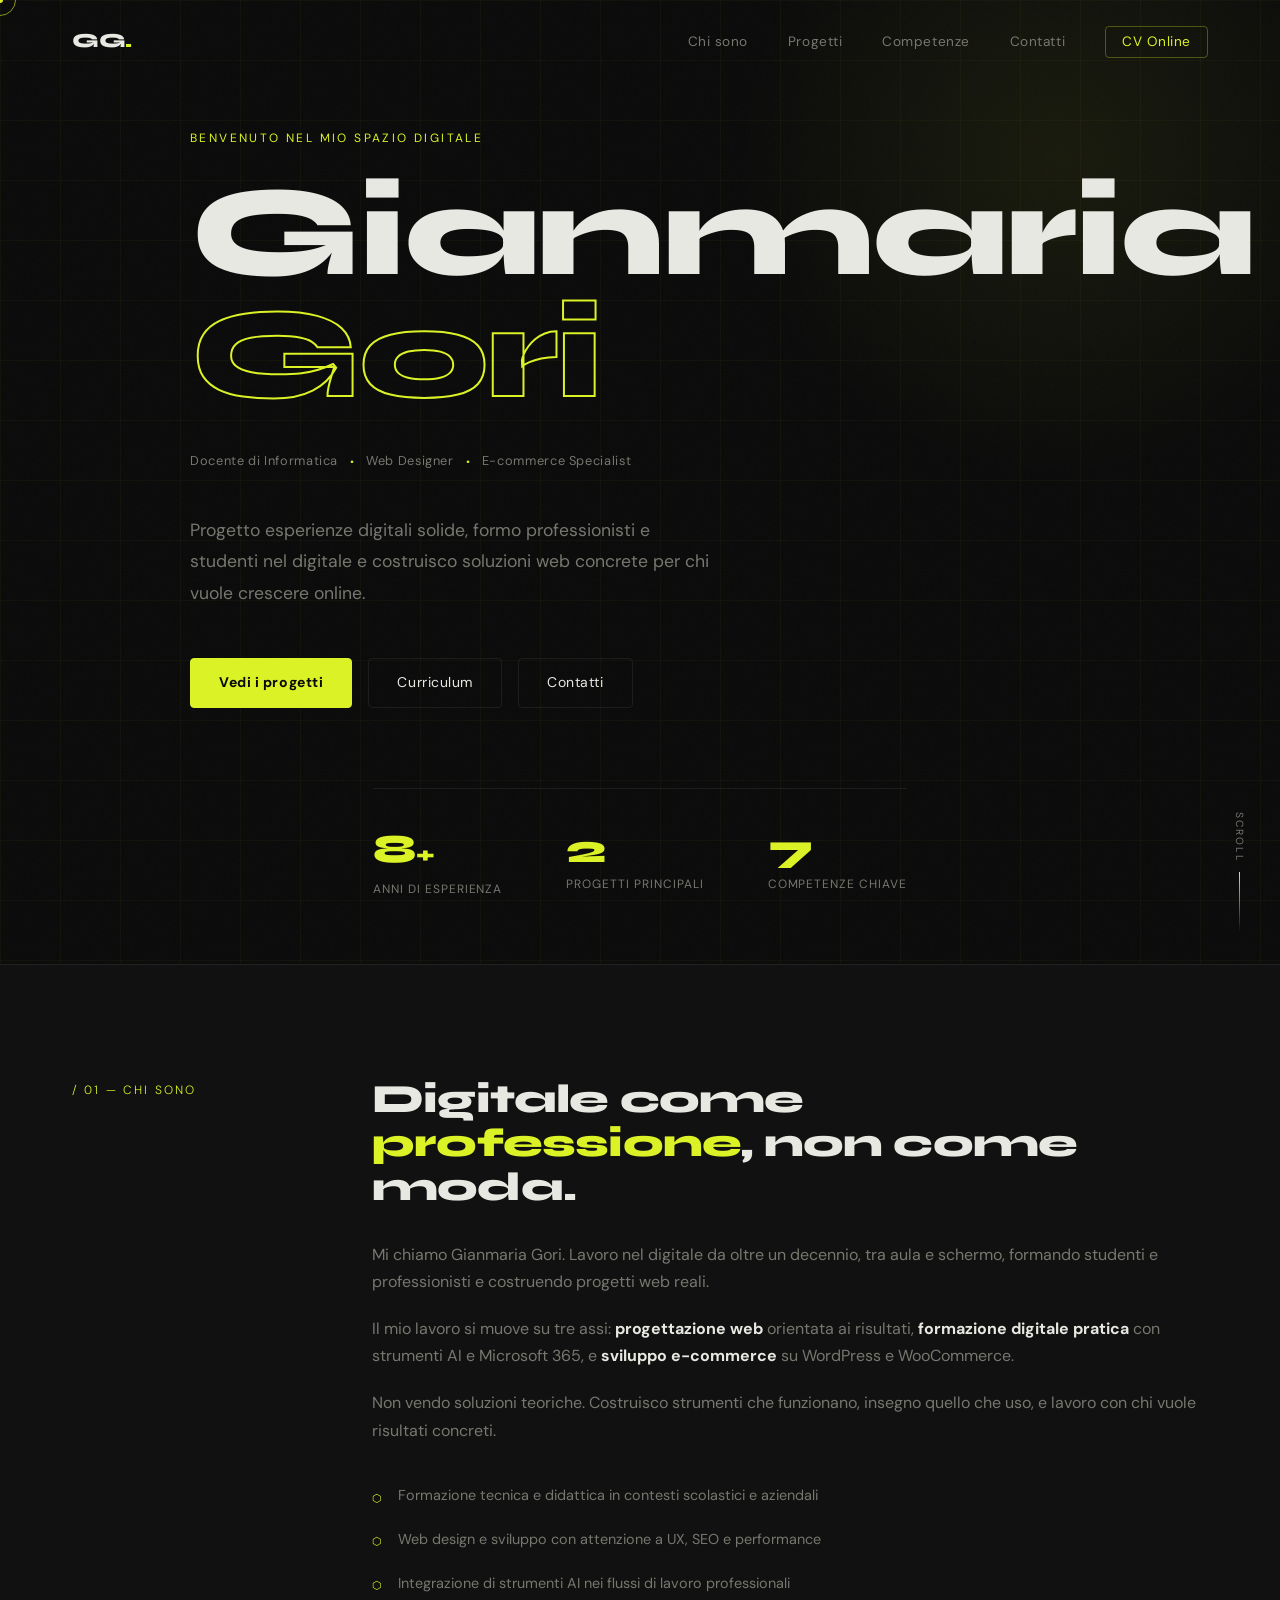
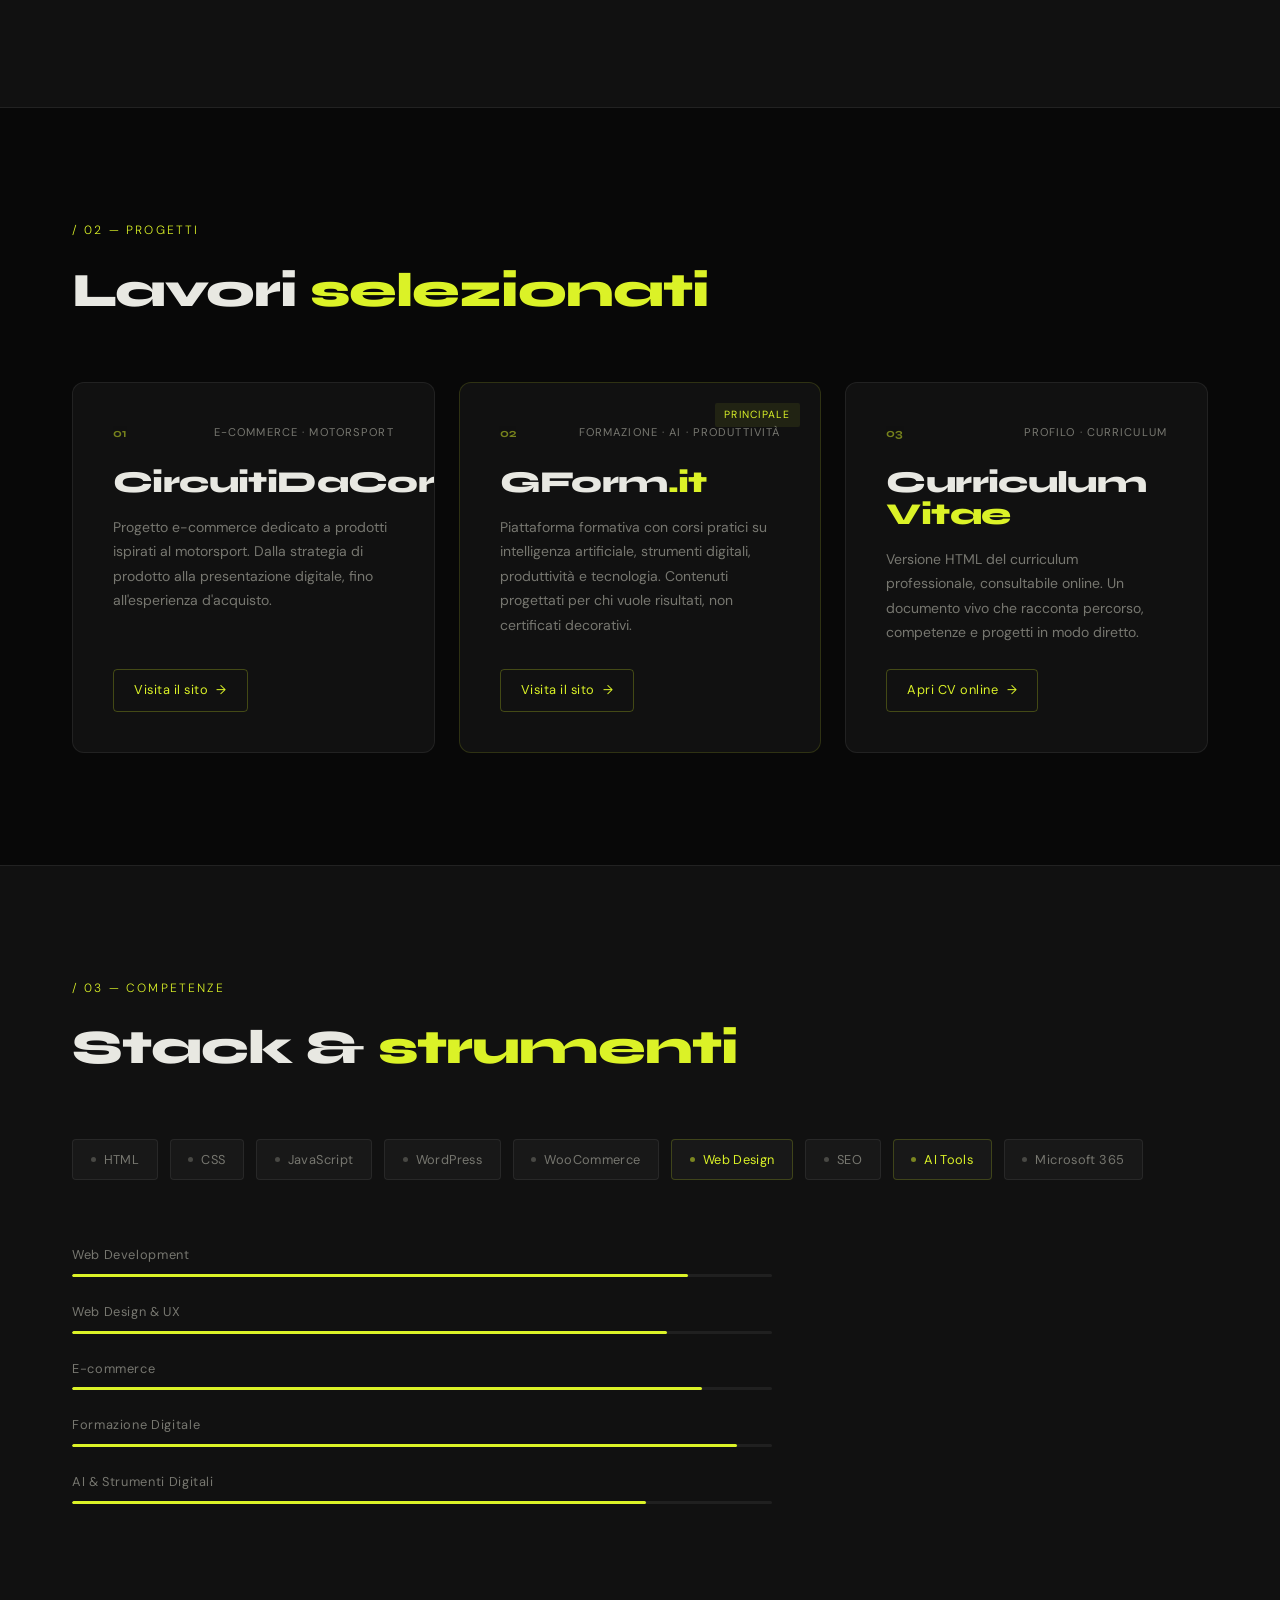
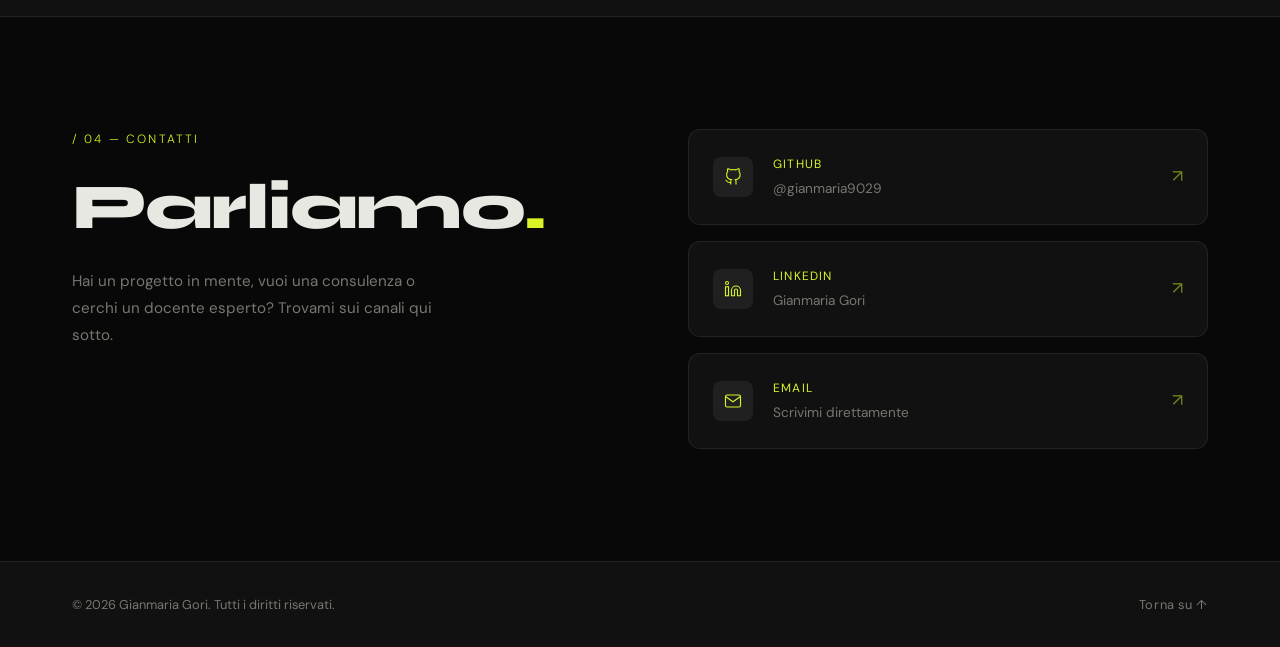
==== commit 679e7ed6: "Add files via upload" ====
--- a/index.html
+++ b/index.html
@@ -283,13 +283,13 @@
           </div>
 
           <div class="contact-links" data-reveal>
-            <a href="https://github.com/" class="contact-card" target="_blank" rel="noopener" aria-label="GitHub">
+            <a href="https://github.com/Gianmaria9029" class="contact-card" target="_blank" rel="noopener" aria-label="GitHub">
               <div class="contact-icon">
                 <svg viewBox="0 0 24 24" fill="none" stroke="currentColor" stroke-width="1.5"><path d="M9 19c-5 1.5-5-2.5-7-3m14 6v-3.87a3.37 3.37 0 0 0-.94-2.61c3.14-.35 6.44-1.54 6.44-7A5.44 5.44 0 0 0 20 4.77 5.07 5.07 0 0 0 19.91 1S18.73.65 16 2.48a13.38 13.38 0 0 0-7 0C6.27.65 5.09 1 5.09 1A5.07 5.07 0 0 0 5 4.77a5.44 5.44 0 0 0-1.5 3.78c0 5.42 3.3 6.61 6.44 7A3.37 3.37 0 0 0 9 18.13V22"/></svg>
               </div>
               <div class="contact-info">
                 <p class="contact-platform">GitHub</p>
-                <p class="contact-handle">@gianmariagori</p>
+                <p class="contact-handle">@gianmaria9029</p>
               </div>
               <span class="contact-arrow">↗</span>
             </a>
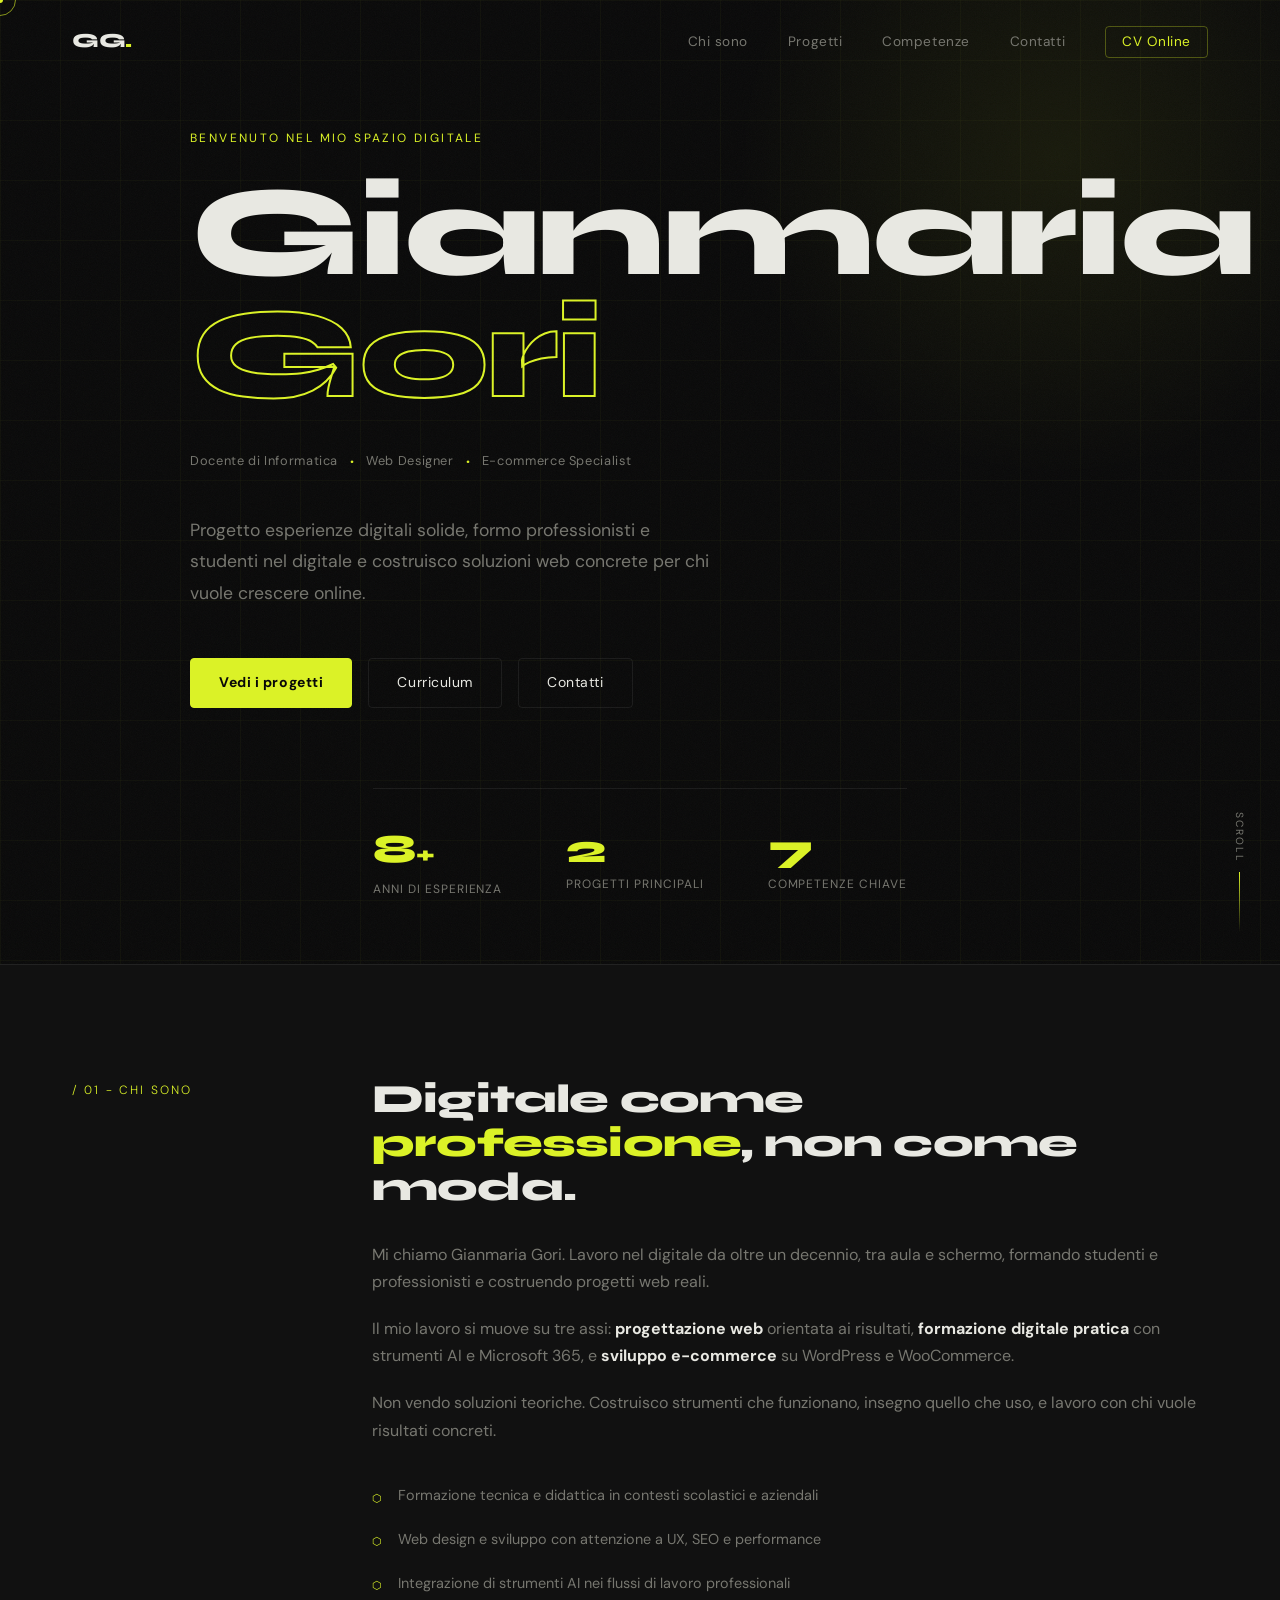
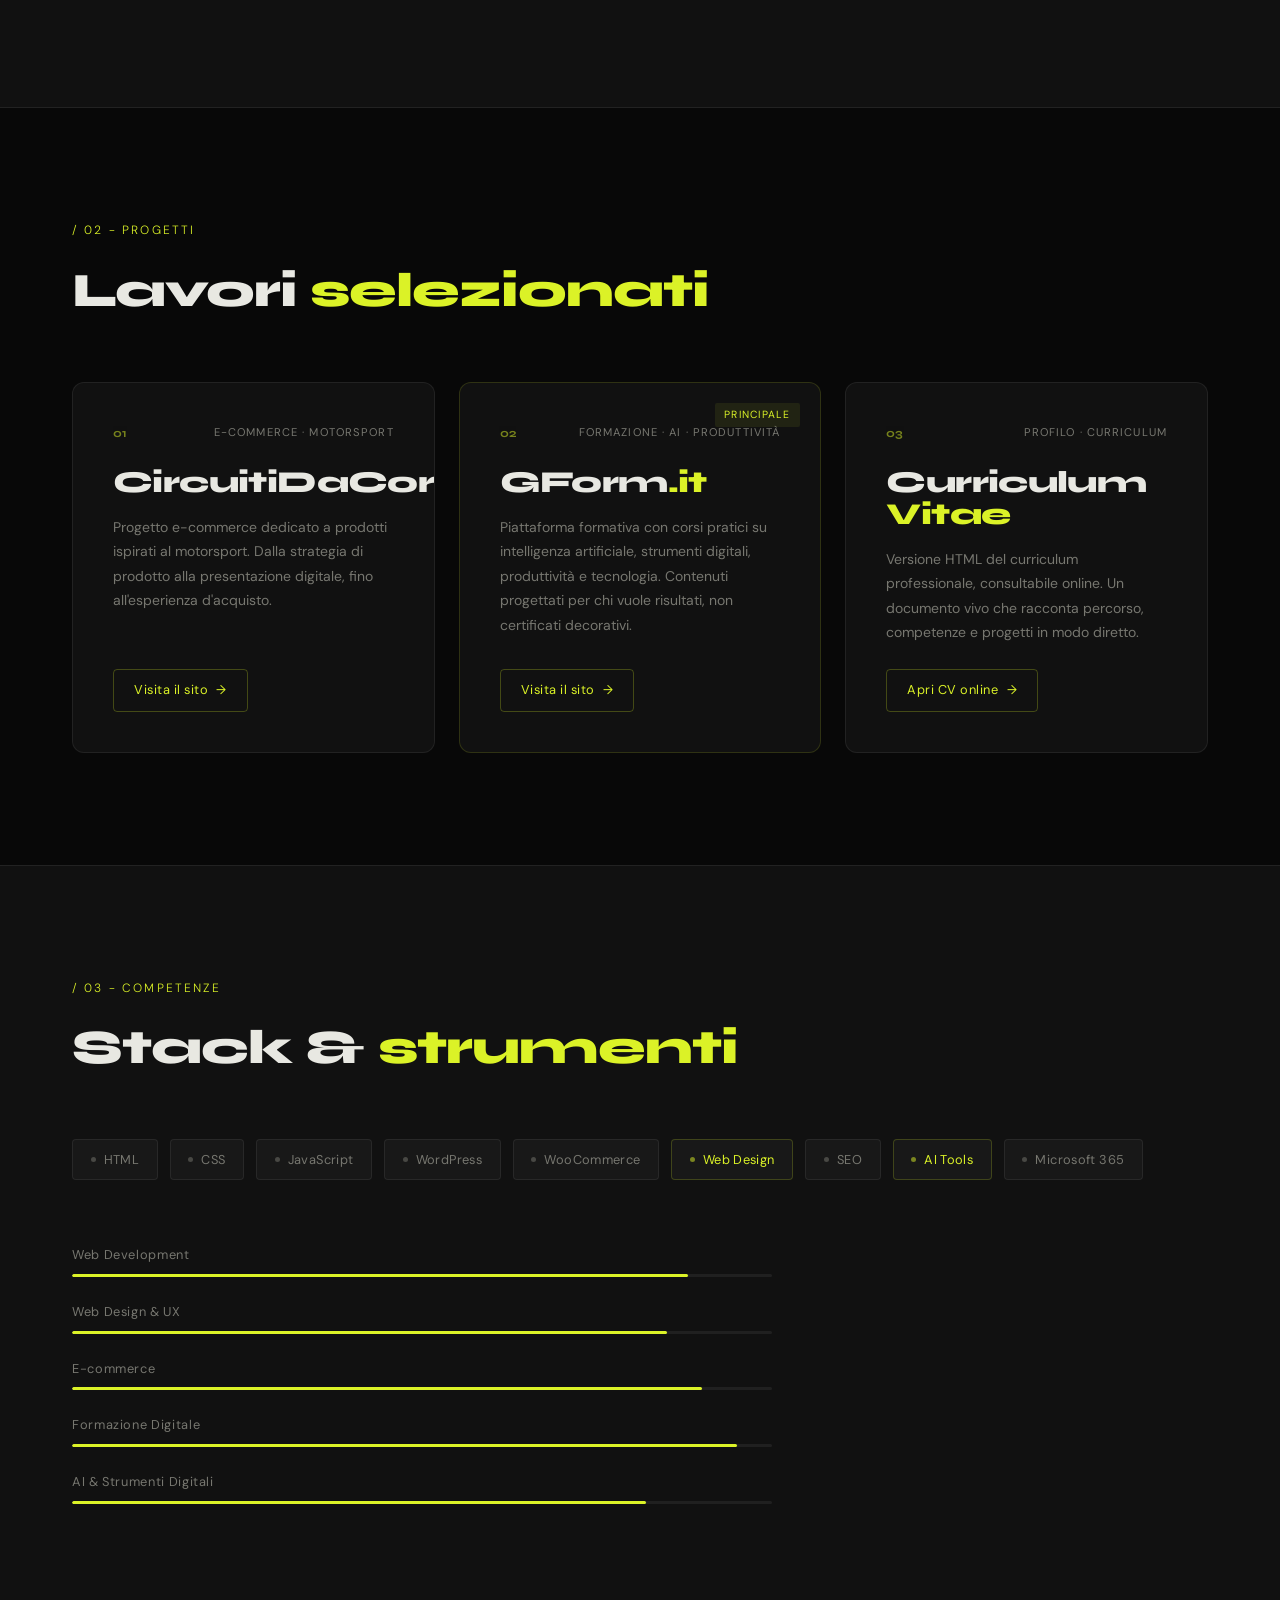
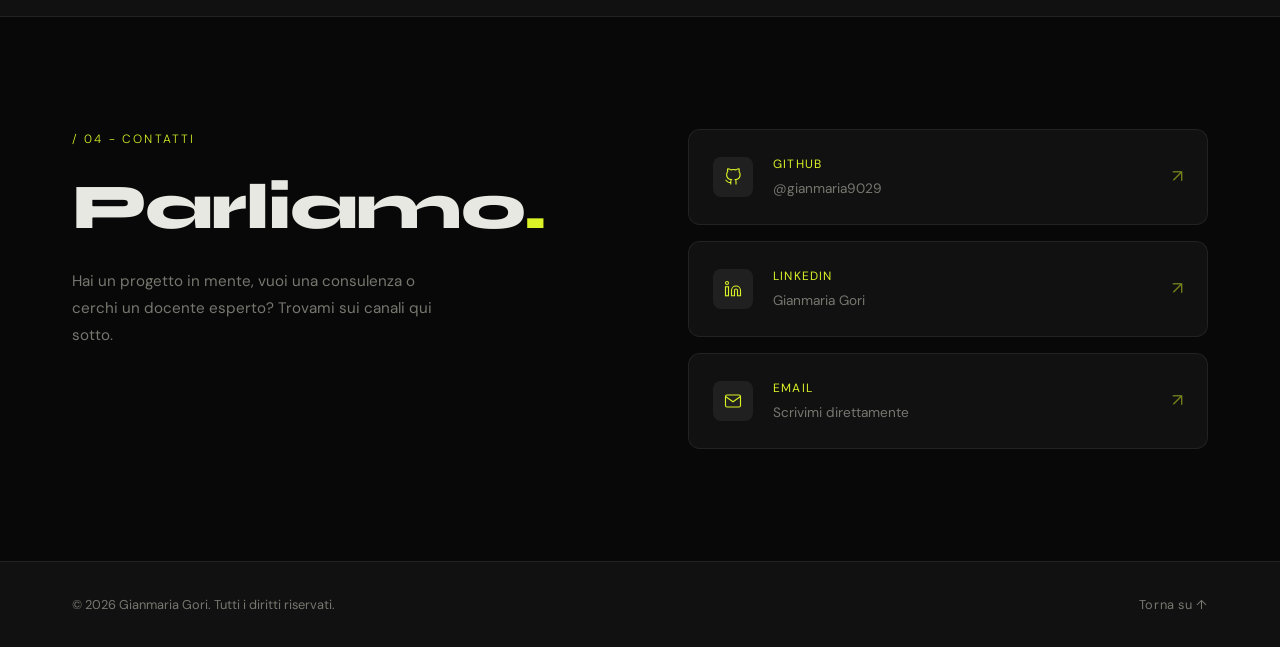
==== commit 620cf776: "Update index.html" ====
--- a/index.html
+++ b/index.html
@@ -3,9 +3,9 @@
 <head>
   <meta charset="UTF-8" />
   <meta name="viewport" content="width=device-width, initial-scale=1.0" />
-  <meta name="description" content="Portfolio di Gianmaria Gori — Docente di Informatica, Web Designer, E-commerce Specialist." />
-  <title>Gianmaria Gori — Portfolio</title>
-  <link rel="stylesheet" href="style.css" />
+  <meta name="description" content="Portfolio di Gianmaria Gori - Docente di Informatica, Web Designer, E-commerce Specialist." />
+  <title>Gianmaria Gori - Portfolio</title>
+  <link rel="stylesheet" href="assets/css/style.css" />
   <link rel="preconnect" href="https://fonts.googleapis.com" />
   <link rel="preconnect" href="https://fonts.gstatic.com" crossorigin />
   <link href="https://fonts.googleapis.com/css2?family=Syne:wght@400;700;800&family=DM+Sans:ital,opsz,wght@0,9..40,300;0,9..40,400;1,9..40,300&display=swap" rel="stylesheet" />
@@ -89,7 +89,7 @@
       <div class="container">
         <div class="about-layout">
           <div class="about-label-col">
-            <p class="section-label">/ 01 — Chi sono</p>
+            <p class="section-label">/ 01 - Chi sono</p>
           </div>
           <div class="about-content-col">
             <h2 class="section-title" data-reveal>
@@ -133,7 +133,7 @@
     <section class="projects section" id="projects">
       <div class="container">
         <div class="section-header" data-reveal>
-          <p class="section-label">/ 02 — Progetti</p>
+          <p class="section-label">/ 02 - Progetti</p>
           <h2 class="section-title">Lavori <em>selezionati</em></h2>
         </div>
 
@@ -210,7 +210,7 @@
     <section class="skills section" id="skills">
       <div class="container">
         <div class="section-header" data-reveal>
-          <p class="section-label">/ 03 — Competenze</p>
+          <p class="section-label">/ 03 - Competenze</p>
           <h2 class="section-title">Stack &amp; <em>strumenti</em></h2>
         </div>
 
@@ -274,7 +274,7 @@
       <div class="container">
         <div class="contact-inner">
           <div class="contact-text" data-reveal>
-            <p class="section-label">/ 04 — Contatti</p>
+            <p class="section-label">/ 04 - Contatti</p>
             <h2 class="section-title">Parliamo<em>.</em></h2>
             <p class="contact-sub">
               Hai un progetto in mente, vuoi una consulenza o cerchi un docente esperto?
@@ -294,7 +294,7 @@
               <span class="contact-arrow">↗</span>
             </a>
 
-            <a href="https://linkedin.com/in/" class="contact-card" target="_blank" rel="noopener" aria-label="LinkedIn">
+            <a href="https://www.linkedin.com/in/gianmariagori/" class="contact-card" target="_blank" rel="noopener" aria-label="LinkedIn">
               <div class="contact-icon">
                 <svg viewBox="0 0 24 24" fill="none" stroke="currentColor" stroke-width="1.5"><path d="M16 8a6 6 0 0 1 6 6v7h-4v-7a2 2 0 0 0-2-2 2 2 0 0 0-2 2v7h-4v-7a6 6 0 0 1 6-6z"/><rect x="2" y="9" width="4" height="12"/><circle cx="4" cy="4" r="2"/></svg>
               </div>
@@ -305,7 +305,7 @@
               <span class="contact-arrow">↗</span>
             </a>
 
-            <a href="mailto:info@esempio.it" class="contact-card" target="_blank" rel="noopener" aria-label="Email">
+            <a href="mailto:gianmaria90@gmail.com" class="contact-card" target="_blank" rel="noopener" aria-label="Email">
               <div class="contact-icon">
                 <svg viewBox="0 0 24 24" fill="none" stroke="currentColor" stroke-width="1.5"><path d="M4 4h16c1.1 0 2 .9 2 2v12c0 1.1-.9 2-2 2H4c-1.1 0-2-.9-2-2V6c0-1.1.9-2 2-2z"/><polyline points="22,6 12,13 2,6"/></svg>
               </div>
@@ -332,6 +332,6 @@
     </div>
   </footer>
 
-  <script src="script.js"></script>
+  <script src="assets/js/script.js"></script>
 </body>
 </html>
--- a/assets/css/style.css
+++ b/assets/css/style.css
@@ -0,0 +1,790 @@
+/* ===========================================
+   GIANMARIA GORI — PORTFOLIO
+   style.css
+   =========================================== */
+
+/* ---- RESET & BASE ---- */
+*, *::before, *::after { box-sizing: border-box; margin: 0; padding: 0; }
+
+:root {
+  --lime:      #DBF227;
+  --lime-dim:  #b8cc1e;
+  --black:     #080808;
+  --surface:   #111111;
+  --surface-2: #181818;
+  --surface-3: #202020;
+  --border:    rgba(255,255,255,.07);
+  --text:      #e8e8e2;
+  --muted:     #777770;
+  --font-head: 'Syne', sans-serif;
+  --font-body: 'DM Sans', sans-serif;
+  --radius:    12px;
+  --transition: .3s cubic-bezier(.4,0,.2,1);
+}
+
+html { scroll-behavior: smooth; }
+
+body {
+  background: var(--black);
+  color: var(--text);
+  font-family: var(--font-body);
+  font-size: 16px;
+  line-height: 1.7;
+  overflow-x: hidden;
+  cursor: none; /* custom cursor enabled via JS */
+}
+
+/* ---- CUSTOM CURSOR ---- */
+.cursor-dot {
+  width: 6px; height: 6px;
+  background: var(--lime);
+  border-radius: 50%;
+  position: fixed;
+  top: 0; left: 0;
+  pointer-events: none;
+  z-index: 9999;
+  transform: translate(-50%, -50%);
+  transition: transform .1s;
+}
+.cursor-ring {
+  width: 32px; height: 32px;
+  border: 1px solid var(--lime);
+  border-radius: 50%;
+  position: fixed;
+  top: 0; left: 0;
+  pointer-events: none;
+  z-index: 9998;
+  transform: translate(-50%, -50%);
+  transition: transform .18s ease, width .25s, height .25s, border-color .25s;
+  opacity: .6;
+}
+.cursor-ring.hovered {
+  width: 48px; height: 48px;
+  opacity: 1;
+  border-color: var(--lime);
+}
+
+a, button { cursor: none; }
+
+/* ---- TYPOGRAPHY ---- */
+h1,h2,h3,h4 {
+  font-family: var(--font-head);
+  line-height: 1.1;
+  letter-spacing: -.02em;
+}
+em { font-style: normal; color: var(--lime); }
+strong { font-weight: 700; color: var(--text); }
+
+/* ---- LAYOUT ---- */
+.container {
+  max-width: 1200px;
+  margin: 0 auto;
+  padding: 0 2rem;
+}
+.section {
+  padding: 7rem 0;
+}
+.section-label {
+  font-family: var(--font-body);
+  font-size: .75rem;
+  font-weight: 300;
+  letter-spacing: .18em;
+  text-transform: uppercase;
+  color: var(--lime);
+  margin-bottom: 1.5rem;
+}
+.section-header { margin-bottom: 4rem; }
+.section-title {
+  font-size: clamp(2rem, 4vw, 3rem);
+  font-weight: 800;
+  color: var(--text);
+}
+
+/* ---- BUTTONS ---- */
+.btn {
+  display: inline-flex;
+  align-items: center;
+  gap: .5rem;
+  padding: .75rem 1.75rem;
+  border-radius: 4px;
+  font-family: var(--font-body);
+  font-size: .875rem;
+  font-weight: 400;
+  letter-spacing: .04em;
+  text-decoration: none;
+  transition: var(--transition);
+  border: 1px solid transparent;
+}
+.btn-primary {
+  background: var(--lime);
+  color: var(--black);
+  font-weight: 700;
+  border-color: var(--lime);
+}
+.btn-primary:hover {
+  background: transparent;
+  color: var(--lime);
+}
+.btn-ghost {
+  background: transparent;
+  color: var(--text);
+  border-color: var(--border);
+}
+.btn-ghost:hover {
+  border-color: var(--lime);
+  color: var(--lime);
+}
+.btn-card {
+  background: transparent;
+  color: var(--lime);
+  border-color: rgba(219,242,39,.25);
+  font-size: .8rem;
+  padding: .6rem 1.25rem;
+}
+.btn-card:hover {
+  background: var(--lime);
+  color: var(--black);
+  border-color: var(--lime);
+}
+.btn-card .arrow {
+  transition: transform var(--transition);
+}
+.btn-card:hover .arrow { transform: translateX(4px); }
+
+/* ---- NAVBAR ---- */
+.navbar {
+  position: fixed;
+  top: 0; left: 0; right: 0;
+  z-index: 100;
+  padding: 1.5rem 0;
+  transition: background var(--transition), padding var(--transition);
+}
+.navbar.scrolled {
+  background: rgba(8,8,8,.92);
+  backdrop-filter: blur(12px);
+  -webkit-backdrop-filter: blur(12px);
+  padding: 1rem 0;
+  border-bottom: 1px solid var(--border);
+}
+.nav-inner {
+  max-width: 1200px;
+  margin: 0 auto;
+  padding: 0 2rem;
+  display: flex;
+  align-items: center;
+  justify-content: space-between;
+}
+.nav-logo {
+  font-family: var(--font-head);
+  font-weight: 800;
+  font-size: 1.25rem;
+  color: var(--text);
+  text-decoration: none;
+  letter-spacing: -.02em;
+}
+.nav-logo .dot { color: var(--lime); }
+.nav-links {
+  display: flex;
+  align-items: center;
+  gap: 2.5rem;
+  list-style: none;
+}
+.nav-links a {
+  font-size: .85rem;
+  color: var(--muted);
+  text-decoration: none;
+  letter-spacing: .04em;
+  transition: color var(--transition);
+}
+.nav-links a:hover { color: var(--text); }
+.nav-cv {
+  padding: .4rem 1rem;
+  border: 1px solid var(--border);
+  border-radius: 4px;
+  color: var(--lime) !important;
+  border-color: rgba(219,242,39,.3) !important;
+  transition: background var(--transition), color var(--transition) !important;
+}
+.nav-cv:hover {
+  background: var(--lime) !important;
+  color: var(--black) !important;
+}
+.nav-toggle {
+  display: none;
+  flex-direction: column;
+  gap: 5px;
+  background: none;
+  border: none;
+  padding: .25rem;
+}
+.nav-toggle span {
+  display: block;
+  width: 24px; height: 1.5px;
+  background: var(--text);
+  transition: var(--transition);
+}
+
+/* ---- HERO ---- */
+.hero {
+  min-height: 100svh;
+  display: flex;
+  flex-direction: column;
+  justify-content: center;
+  position: relative;
+  padding: 8rem 2rem 4rem;
+  overflow: hidden;
+}
+/* grain texture */
+.hero-bg-noise {
+  position: absolute;
+  inset: 0;
+  background-image: url("data:image/svg+xml,%3Csvg viewBox='0 0 256 256' xmlns='http://www.w3.org/2000/svg'%3E%3Cfilter id='noise'%3E%3CfeTurbulence type='fractalNoise' baseFrequency='0.9' numOctaves='4' stitchTiles='stitch'/%3E%3C/filter%3E%3Crect width='100%25' height='100%25' filter='url(%23noise)' opacity='0.04'/%3E%3C/svg%3E");
+  background-size: 200px 200px;
+  pointer-events: none;
+  z-index: 0;
+}
+/* subtle grid */
+.hero-grid-overlay {
+  position: absolute;
+  inset: 0;
+  background-image:
+    linear-gradient(rgba(219,242,39,.03) 1px, transparent 1px),
+    linear-gradient(90deg, rgba(219,242,39,.03) 1px, transparent 1px);
+  background-size: 60px 60px;
+  pointer-events: none;
+  z-index: 0;
+}
+/* lime radial glow */
+.hero::before {
+  content: '';
+  position: absolute;
+  top: -20%;
+  right: -10%;
+  width: 700px; height: 700px;
+  background: radial-gradient(circle, rgba(219,242,39,.07) 0%, transparent 65%);
+  pointer-events: none;
+  z-index: 0;
+}
+
+.hero-content {
+  position: relative;
+  z-index: 1;
+  max-width: 900px;
+  margin: 0 auto;
+  width: 100%;
+}
+.hero-tag {
+  font-size: .75rem;
+  letter-spacing: .2em;
+  text-transform: uppercase;
+  color: var(--lime);
+  margin-bottom: 1.5rem;
+  opacity: 0;
+  transform: translateY(20px);
+  transition: opacity .6s ease, transform .6s ease;
+}
+.hero-name {
+  font-size: clamp(3.5rem, 10vw, 8rem);
+  font-weight: 800;
+  line-height: .95;
+  color: var(--text);
+  margin-bottom: 2rem;
+  opacity: 0;
+  transform: translateY(30px);
+  transition: opacity .7s .1s ease, transform .7s .1s ease;
+}
+.hero-name em {
+  display: block;
+  -webkit-text-fill-color: transparent;
+  -webkit-text-stroke: 2px var(--lime);
+  color: transparent;
+}
+.hero-roles {
+  display: flex;
+  flex-wrap: wrap;
+  align-items: center;
+  gap: .75rem;
+  margin-bottom: 2.5rem;
+  opacity: 0;
+  transform: translateY(20px);
+  transition: opacity .6s .2s ease, transform .6s .2s ease;
+}
+.role-chip {
+  font-size: .8rem;
+  color: var(--muted);
+  letter-spacing: .05em;
+}
+.role-sep {
+  color: var(--lime);
+  font-weight: 700;
+}
+.hero-intro {
+  font-size: 1.1rem;
+  color: var(--muted);
+  max-width: 520px;
+  line-height: 1.8;
+  margin-bottom: 3rem;
+  opacity: 0;
+  transform: translateY(20px);
+  transition: opacity .6s .3s ease, transform .6s .3s ease;
+}
+.hero-actions {
+  display: flex;
+  flex-wrap: wrap;
+  gap: 1rem;
+  opacity: 0;
+  transform: translateY(20px);
+  transition: opacity .6s .4s ease, transform .6s .4s ease;
+}
+
+/* counters */
+.hero-counter {
+  position: relative;
+  z-index: 1;
+  display: flex;
+  gap: 4rem;
+  max-width: 900px;
+  margin: 5rem auto 0;
+  padding-top: 2.5rem;
+  border-top: 1px solid var(--border);
+  opacity: 0;
+  transform: translateY(20px);
+  transition: opacity .6s .55s ease, transform .6s .55s ease;
+}
+.counter-item p {
+  font-size: .75rem;
+  color: var(--muted);
+  letter-spacing: .08em;
+  text-transform: uppercase;
+  margin-top: .25rem;
+}
+.counter-num {
+  font-family: var(--font-head);
+  font-size: 2.5rem;
+  font-weight: 800;
+  color: var(--lime);
+  line-height: 1;
+}
+.counter-unit {
+  font-family: var(--font-head);
+  font-size: 1.5rem;
+  font-weight: 800;
+  color: var(--lime);
+}
+
+/* reveal animation trigger */
+[data-reveal].revealed {
+  opacity: 1 !important;
+  transform: none !important;
+}
+
+/* scroll hint */
+.scroll-hint {
+  position: absolute;
+  bottom: 2rem;
+  right: 2rem;
+  display: flex;
+  flex-direction: column;
+  align-items: center;
+  gap: .5rem;
+  z-index: 1;
+}
+.scroll-hint span {
+  font-size: .65rem;
+  letter-spacing: .2em;
+  text-transform: uppercase;
+  color: var(--muted);
+  writing-mode: vertical-rl;
+}
+.scroll-line {
+  width: 1px;
+  height: 60px;
+  background: linear-gradient(var(--lime), transparent);
+  animation: scrollLine 2s ease-in-out infinite;
+}
+@keyframes scrollLine {
+  0%   { transform: scaleY(0); transform-origin: top; }
+  50%  { transform: scaleY(1); transform-origin: top; }
+  51%  { transform: scaleY(1); transform-origin: bottom; }
+  100% { transform: scaleY(0); transform-origin: bottom; }
+}
+
+/* ---- ABOUT ---- */
+.about {
+  background: var(--surface);
+  border-top: 1px solid var(--border);
+  border-bottom: 1px solid var(--border);
+}
+.about-layout {
+  display: grid;
+  grid-template-columns: 220px 1fr;
+  gap: 5rem;
+  align-items: start;
+}
+.about-label-col {
+  padding-top: .2rem;
+}
+.about-content-col .section-title {
+  font-size: clamp(1.8rem, 3.5vw, 2.5rem);
+  margin-bottom: 2rem;
+  opacity: 0;
+  transform: translateY(30px);
+  transition: opacity .6s ease, transform .6s ease;
+}
+.about-text {
+  opacity: 0;
+  transform: translateY(20px);
+  transition: opacity .6s .1s ease, transform .6s .1s ease;
+}
+.about-text p {
+  color: var(--muted);
+  margin-bottom: 1.25rem;
+  font-size: 1rem;
+}
+.about-text p strong { color: var(--text); }
+.about-highlights {
+  margin-top: 2.5rem;
+  display: flex;
+  flex-direction: column;
+  gap: 1.25rem;
+  opacity: 0;
+  transform: translateY(20px);
+  transition: opacity .6s .2s ease, transform .6s .2s ease;
+}
+.highlight-item {
+  display: flex;
+  align-items: flex-start;
+  gap: 1rem;
+}
+.highlight-icon {
+  color: var(--lime);
+  font-size: .7rem;
+  margin-top: .3rem;
+  flex-shrink: 0;
+}
+.highlight-item p {
+  color: var(--muted);
+  font-size: .9rem;
+  line-height: 1.6;
+}
+
+/* ---- PROJECTS ---- */
+.projects { background: var(--black); }
+.projects-grid {
+  display: grid;
+  grid-template-columns: repeat(3, 1fr);
+  gap: 1.5rem;
+}
+.project-card {
+  background: var(--surface);
+  border: 1px solid var(--border);
+  border-radius: var(--radius);
+  padding: 2.5rem;
+  display: flex;
+  flex-direction: column;
+  gap: 1.5rem;
+  position: relative;
+  overflow: hidden;
+  transition: border-color var(--transition), transform var(--transition);
+  opacity: 0;
+  transform: translateY(40px);
+}
+.project-card.revealed {
+  opacity: 1 !important;
+  transform: none !important;
+}
+.project-card:nth-child(1) { transition-delay: 0s; }
+.project-card:nth-child(2) { transition-delay: .1s; }
+.project-card:nth-child(3) { transition-delay: .2s; }
+
+.project-card:hover {
+  border-color: rgba(219,242,39,.3);
+  transform: translateY(-4px) !important;
+}
+.project-card--featured {
+  border-color: rgba(219,242,39,.15);
+}
+.project-card--featured::before {
+  content: 'Principale';
+  position: absolute;
+  top: 1.25rem;
+  right: 1.25rem;
+  font-size: .65rem;
+  letter-spacing: .12em;
+  text-transform: uppercase;
+  color: var(--lime);
+  background: rgba(219,242,39,.08);
+  padding: .2rem .6rem;
+  border-radius: 2px;
+}
+.card-top {
+  display: flex;
+  align-items: center;
+  justify-content: space-between;
+  gap: 1rem;
+}
+.card-number {
+  font-family: var(--font-head);
+  font-size: .75rem;
+  font-weight: 700;
+  color: var(--lime);
+  opacity: .5;
+}
+.card-tag {
+  font-size: .7rem;
+  letter-spacing: .1em;
+  text-transform: uppercase;
+  color: var(--muted);
+}
+.card-body { flex: 1; }
+.card-title {
+  font-size: clamp(1.4rem, 2.5vw, 1.9rem);
+  font-weight: 800;
+  color: var(--text);
+  margin-bottom: 1rem;
+  line-height: 1.05;
+}
+.card-tld {
+  color: var(--lime);
+  font-weight: 800;
+}
+.card-desc {
+  font-size: .875rem;
+  color: var(--muted);
+  line-height: 1.75;
+}
+.card-footer { margin-top: auto; }
+/* lime glow on hover */
+.card-accent {
+  position: absolute;
+  bottom: -60px; right: -60px;
+  width: 180px; height: 180px;
+  background: radial-gradient(circle, rgba(219,242,39,.06) 0%, transparent 70%);
+  transition: opacity var(--transition);
+  opacity: 0;
+  pointer-events: none;
+}
+.project-card:hover .card-accent { opacity: 1; }
+
+/* ---- SKILLS ---- */
+.skills {
+  background: var(--surface);
+  border-top: 1px solid var(--border);
+  border-bottom: 1px solid var(--border);
+}
+.skills-grid {
+  display: flex;
+  flex-wrap: wrap;
+  gap: .75rem;
+  margin-bottom: 4rem;
+  opacity: 0;
+  transform: translateY(20px);
+  transition: opacity .6s ease, transform .6s ease;
+}
+.skill-tag {
+  display: flex;
+  align-items: center;
+  gap: .5rem;
+  padding: .55rem 1.1rem;
+  border: 1px solid var(--border);
+  border-radius: 4px;
+  font-size: .8rem;
+  color: var(--muted);
+  background: var(--surface-2);
+  letter-spacing: .03em;
+  transition: border-color var(--transition), color var(--transition), background var(--transition);
+}
+.skill-tag:hover {
+  border-color: rgba(219,242,39,.3);
+  color: var(--text);
+  background: var(--surface-3);
+}
+.skill-tag--accent {
+  border-color: rgba(219,242,39,.2);
+  color: var(--lime);
+}
+.skill-tag--accent:hover {
+  background: rgba(219,242,39,.08);
+}
+.skill-dot {
+  width: 5px; height: 5px;
+  background: currentColor;
+  border-radius: 50%;
+  opacity: .5;
+}
+
+.skills-bands {
+  display: flex;
+  flex-direction: column;
+  gap: 1.5rem;
+  max-width: 700px;
+  opacity: 0;
+  transform: translateY(20px);
+  transition: opacity .6s .1s ease, transform .6s .1s ease;
+}
+.band {}
+.band-label {
+  display: block;
+  font-size: .8rem;
+  color: var(--muted);
+  letter-spacing: .05em;
+  margin-bottom: .5rem;
+}
+.band-bar {
+  height: 3px;
+  background: var(--surface-3);
+  border-radius: 2px;
+  overflow: hidden;
+}
+.band-fill {
+  height: 100%;
+  width: 0%;
+  background: var(--lime);
+  border-radius: 2px;
+  transition: width 1.2s cubic-bezier(.4,0,.2,1);
+}
+.band-fill.animated { width: var(--w); }
+
+/* ---- CONTACT ---- */
+.contact { background: var(--black); }
+.contact-inner {
+  display: grid;
+  grid-template-columns: 1fr 1fr;
+  gap: 6rem;
+  align-items: start;
+}
+.contact-text .section-title {
+  font-size: clamp(2.5rem, 6vw, 4rem);
+  margin-bottom: 1.5rem;
+}
+.contact-sub {
+  color: var(--muted);
+  font-size: .95rem;
+  line-height: 1.8;
+  max-width: 380px;
+}
+.contact-links {
+  display: flex;
+  flex-direction: column;
+  gap: 1rem;
+  opacity: 0;
+  transform: translateY(30px);
+  transition: opacity .6s .1s ease, transform .6s .1s ease;
+}
+.contact-card {
+  display: flex;
+  align-items: center;
+  gap: 1.25rem;
+  padding: 1.5rem;
+  background: var(--surface);
+  border: 1px solid var(--border);
+  border-radius: var(--radius);
+  text-decoration: none;
+  transition: border-color var(--transition), transform var(--transition);
+}
+.contact-card:hover {
+  border-color: rgba(219,242,39,.3);
+  transform: translateX(4px);
+}
+.contact-icon {
+  width: 40px; height: 40px;
+  display: flex;
+  align-items: center;
+  justify-content: center;
+  background: var(--surface-3);
+  border-radius: 8px;
+  flex-shrink: 0;
+}
+.contact-icon svg {
+  width: 18px; height: 18px;
+  color: var(--lime);
+}
+.contact-platform {
+  font-size: .75rem;
+  letter-spacing: .1em;
+  text-transform: uppercase;
+  color: var(--lime);
+  margin-bottom: .15rem;
+}
+.contact-handle {
+  font-size: .85rem;
+  color: var(--muted);
+}
+.contact-arrow {
+  margin-left: auto;
+  color: var(--lime);
+  font-size: 1.1rem;
+  opacity: .5;
+  transition: opacity var(--transition), transform var(--transition);
+}
+.contact-card:hover .contact-arrow {
+  opacity: 1;
+  transform: translate(2px, -2px);
+}
+
+/* ---- FOOTER ---- */
+.footer {
+  background: var(--surface);
+  border-top: 1px solid var(--border);
+  padding: 2rem 0;
+}
+.footer-inner {
+  display: flex;
+  align-items: center;
+  justify-content: space-between;
+}
+.footer-copy {
+  font-size: .8rem;
+  color: var(--muted);
+}
+.footer-top {
+  font-size: .8rem;
+  color: var(--muted);
+  text-decoration: none;
+  letter-spacing: .05em;
+  transition: color var(--transition);
+}
+.footer-top:hover { color: var(--lime); }
+
+/* ---- RESPONSIVE ---- */
+@media (max-width: 1024px) {
+  .projects-grid { grid-template-columns: 1fr 1fr; }
+  .about-layout { grid-template-columns: 1fr; gap: 2rem; }
+  .contact-inner { grid-template-columns: 1fr; gap: 3rem; }
+}
+@media (max-width: 768px) {
+  .nav-links {
+    display: none;
+    position: fixed;
+    inset: 0;
+    background: rgba(8,8,8,.98);
+    flex-direction: column;
+    align-items: center;
+    justify-content: center;
+    gap: 2rem;
+    z-index: 99;
+  }
+  .nav-links.open { display: flex; }
+  .nav-links a { font-size: 1.25rem; }
+  .nav-toggle { display: flex; z-index: 101; }
+
+  .projects-grid { grid-template-columns: 1fr; }
+
+  .hero-counter {
+    gap: 2rem;
+    flex-wrap: wrap;
+  }
+
+  .hero-name { font-size: clamp(3rem, 14vw, 5rem); }
+
+  body { cursor: auto; }
+  .cursor-dot, .cursor-ring { display: none; }
+  a, button { cursor: pointer; }
+}
+@media (max-width: 480px) {
+  .hero { padding: 7rem 1.25rem 3rem; }
+  .container { padding: 0 1.25rem; }
+  .section { padding: 5rem 0; }
+  .hero-actions { flex-direction: column; }
+  .hero-actions .btn { text-align: center; justify-content: center; }
+}
